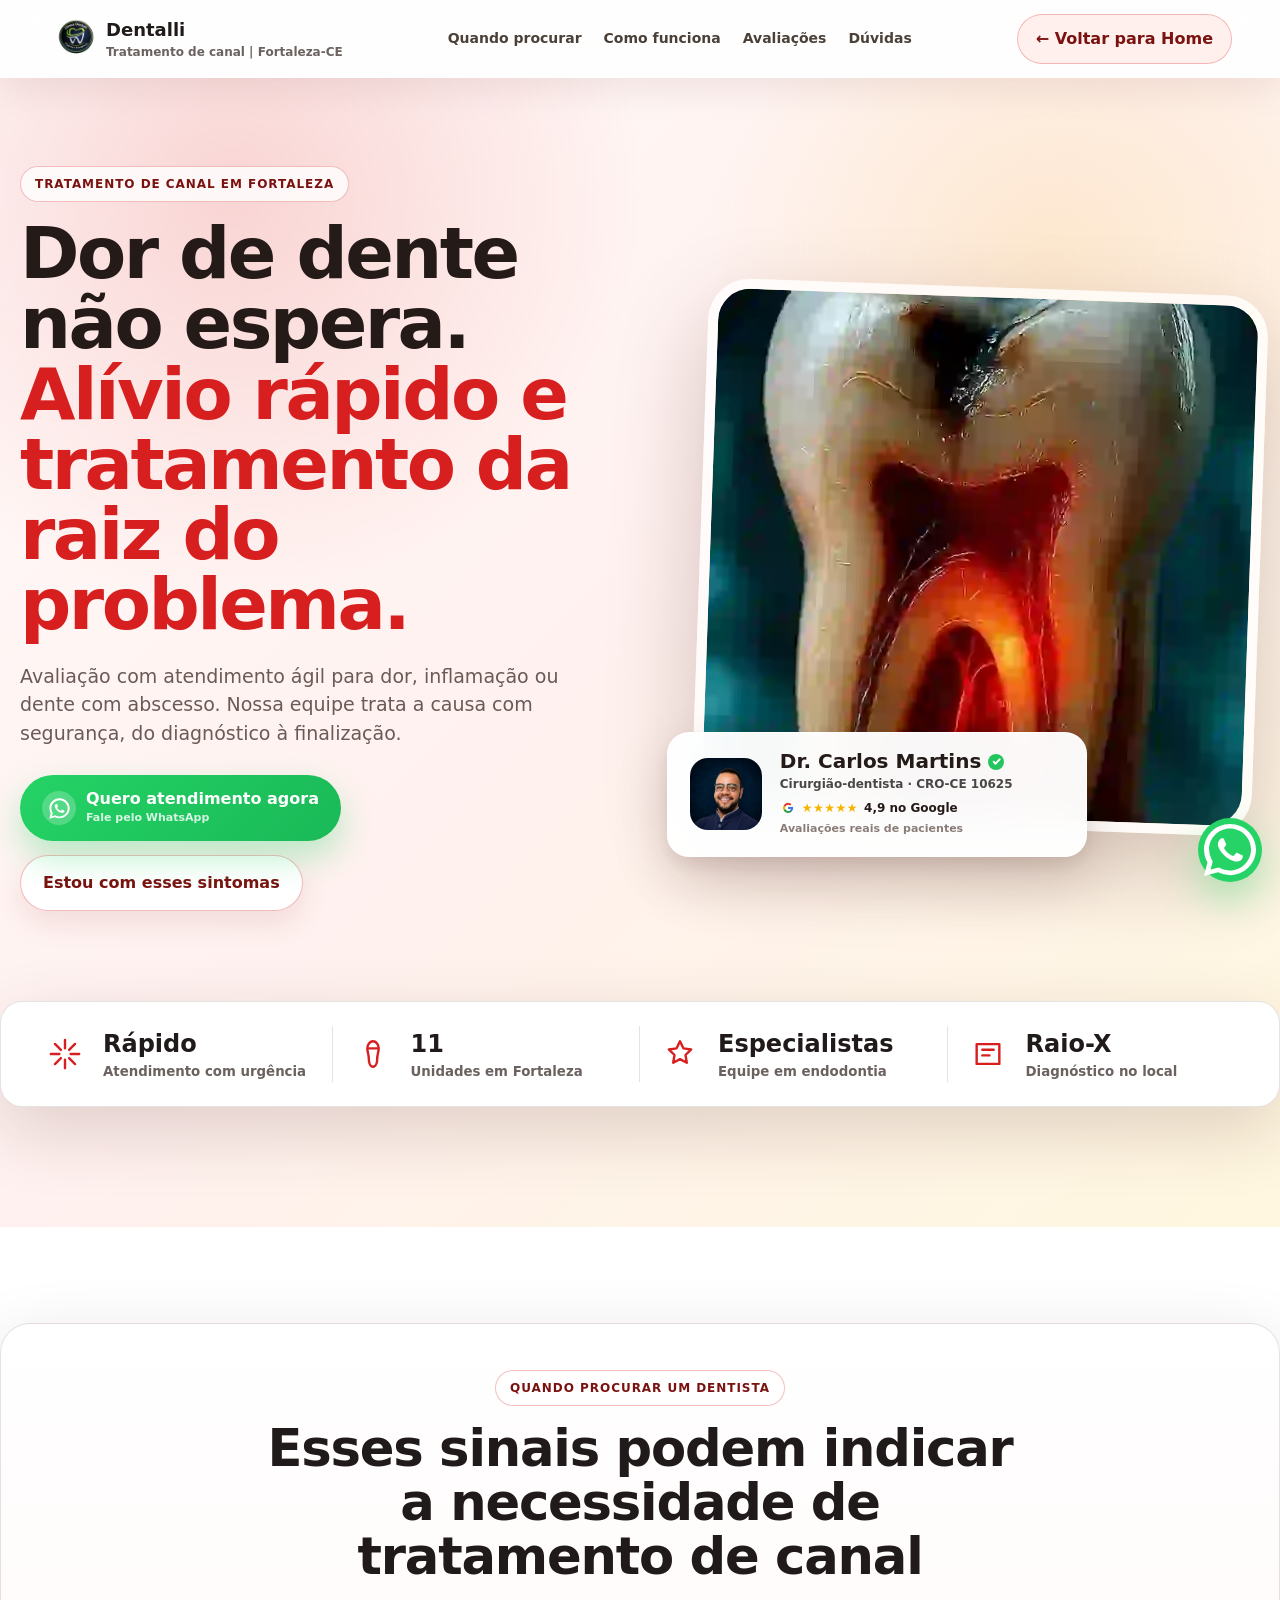
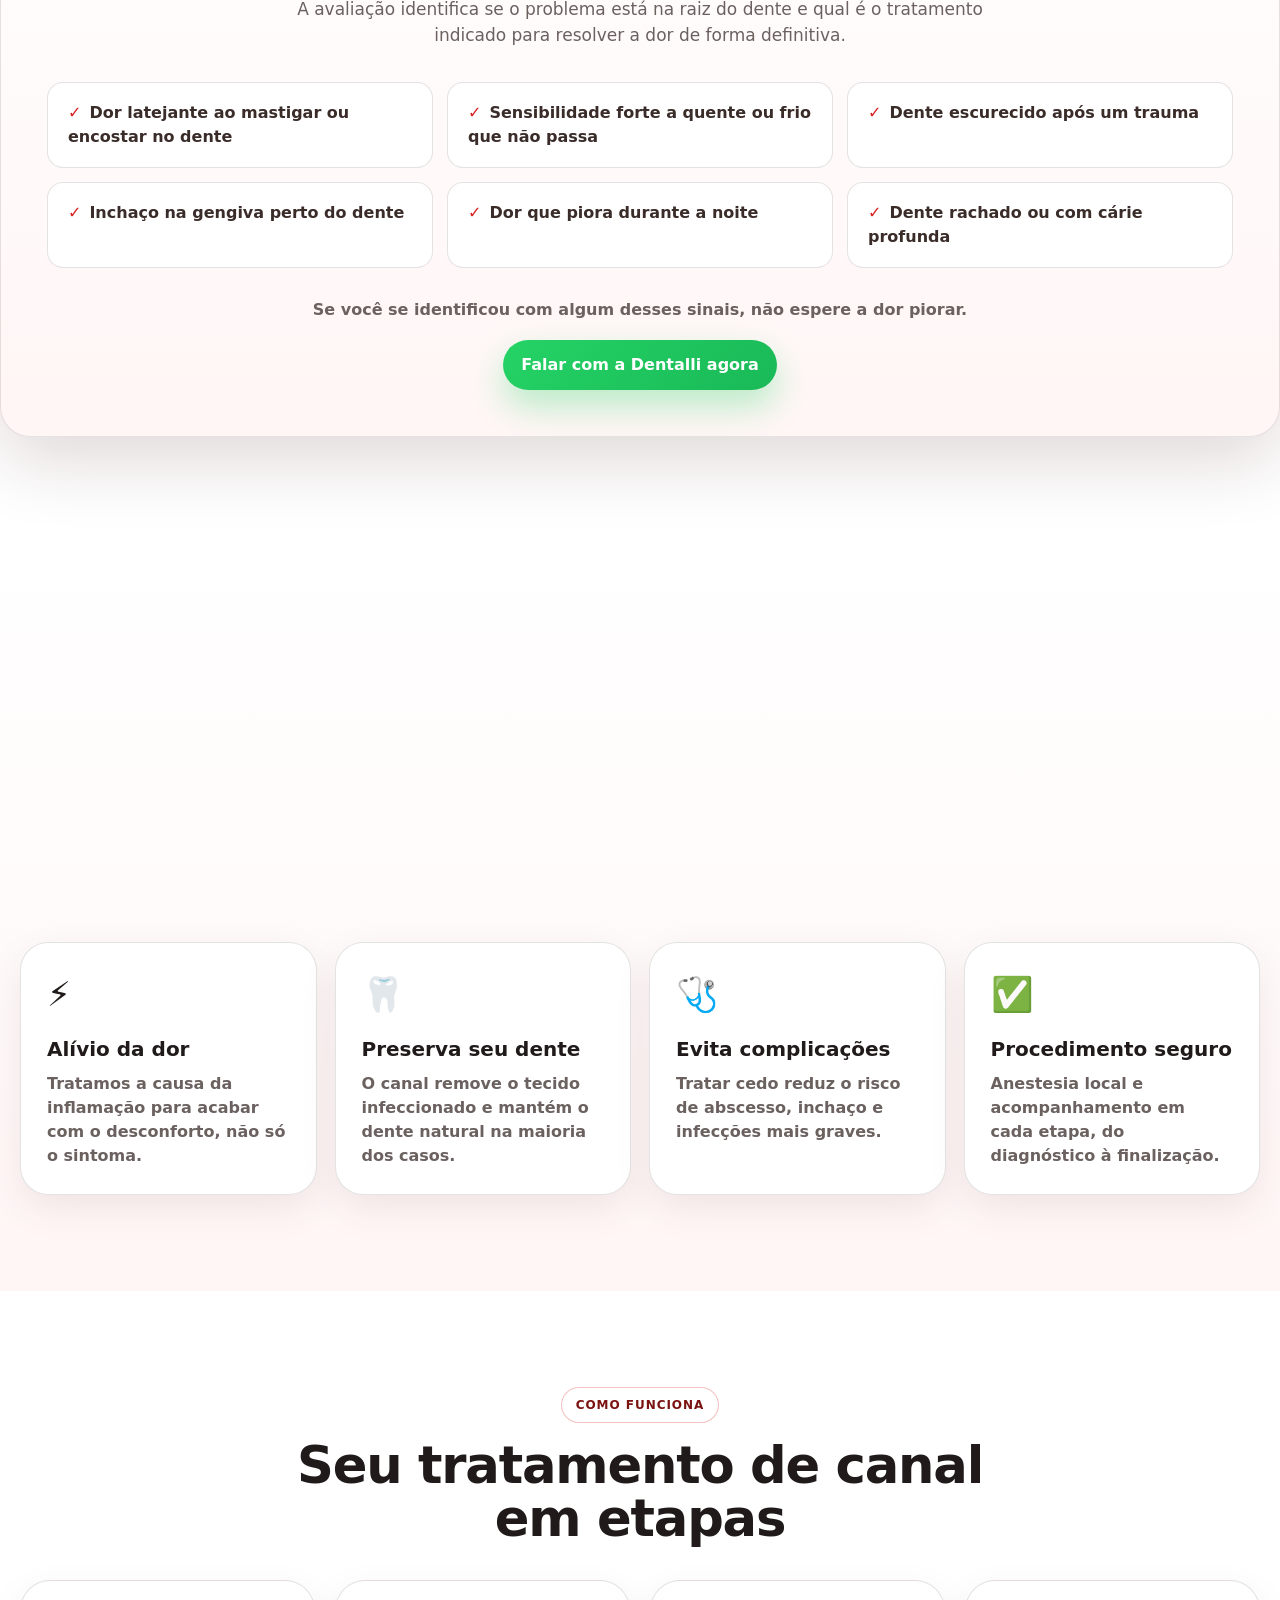
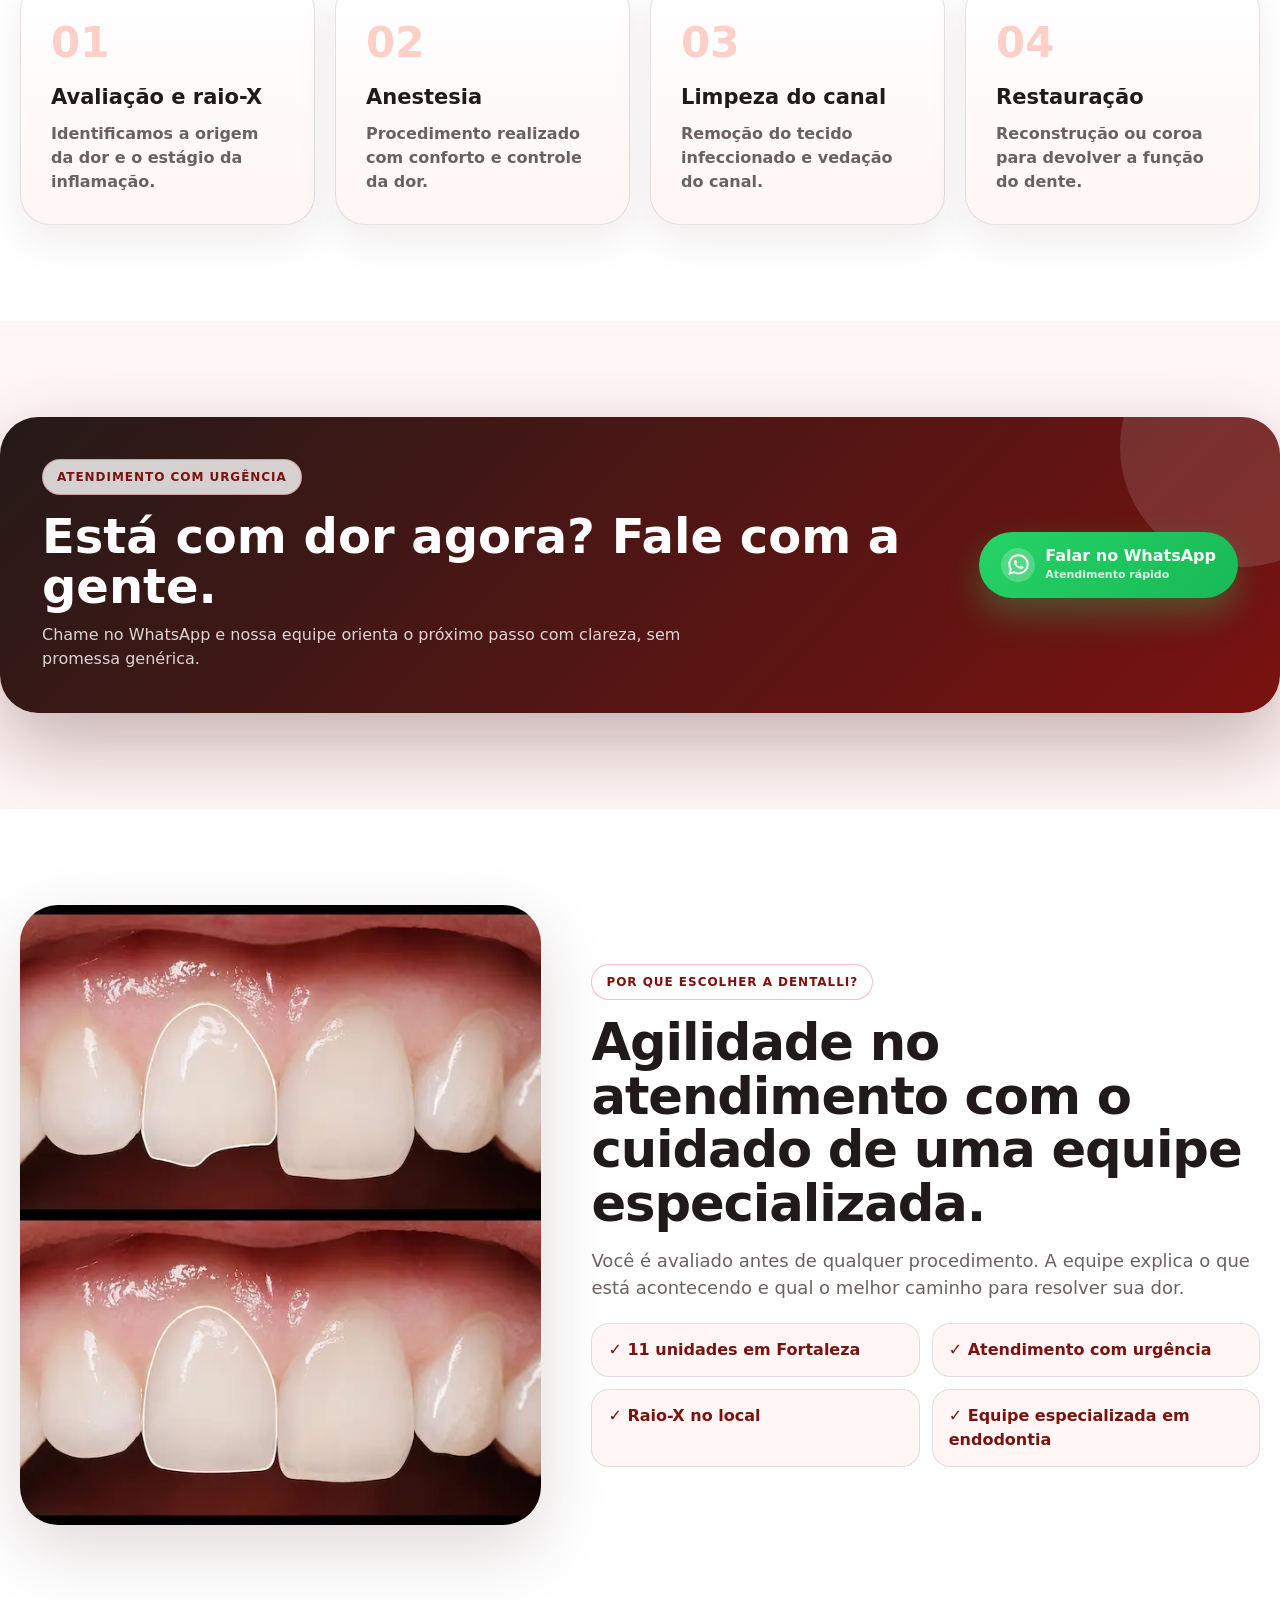
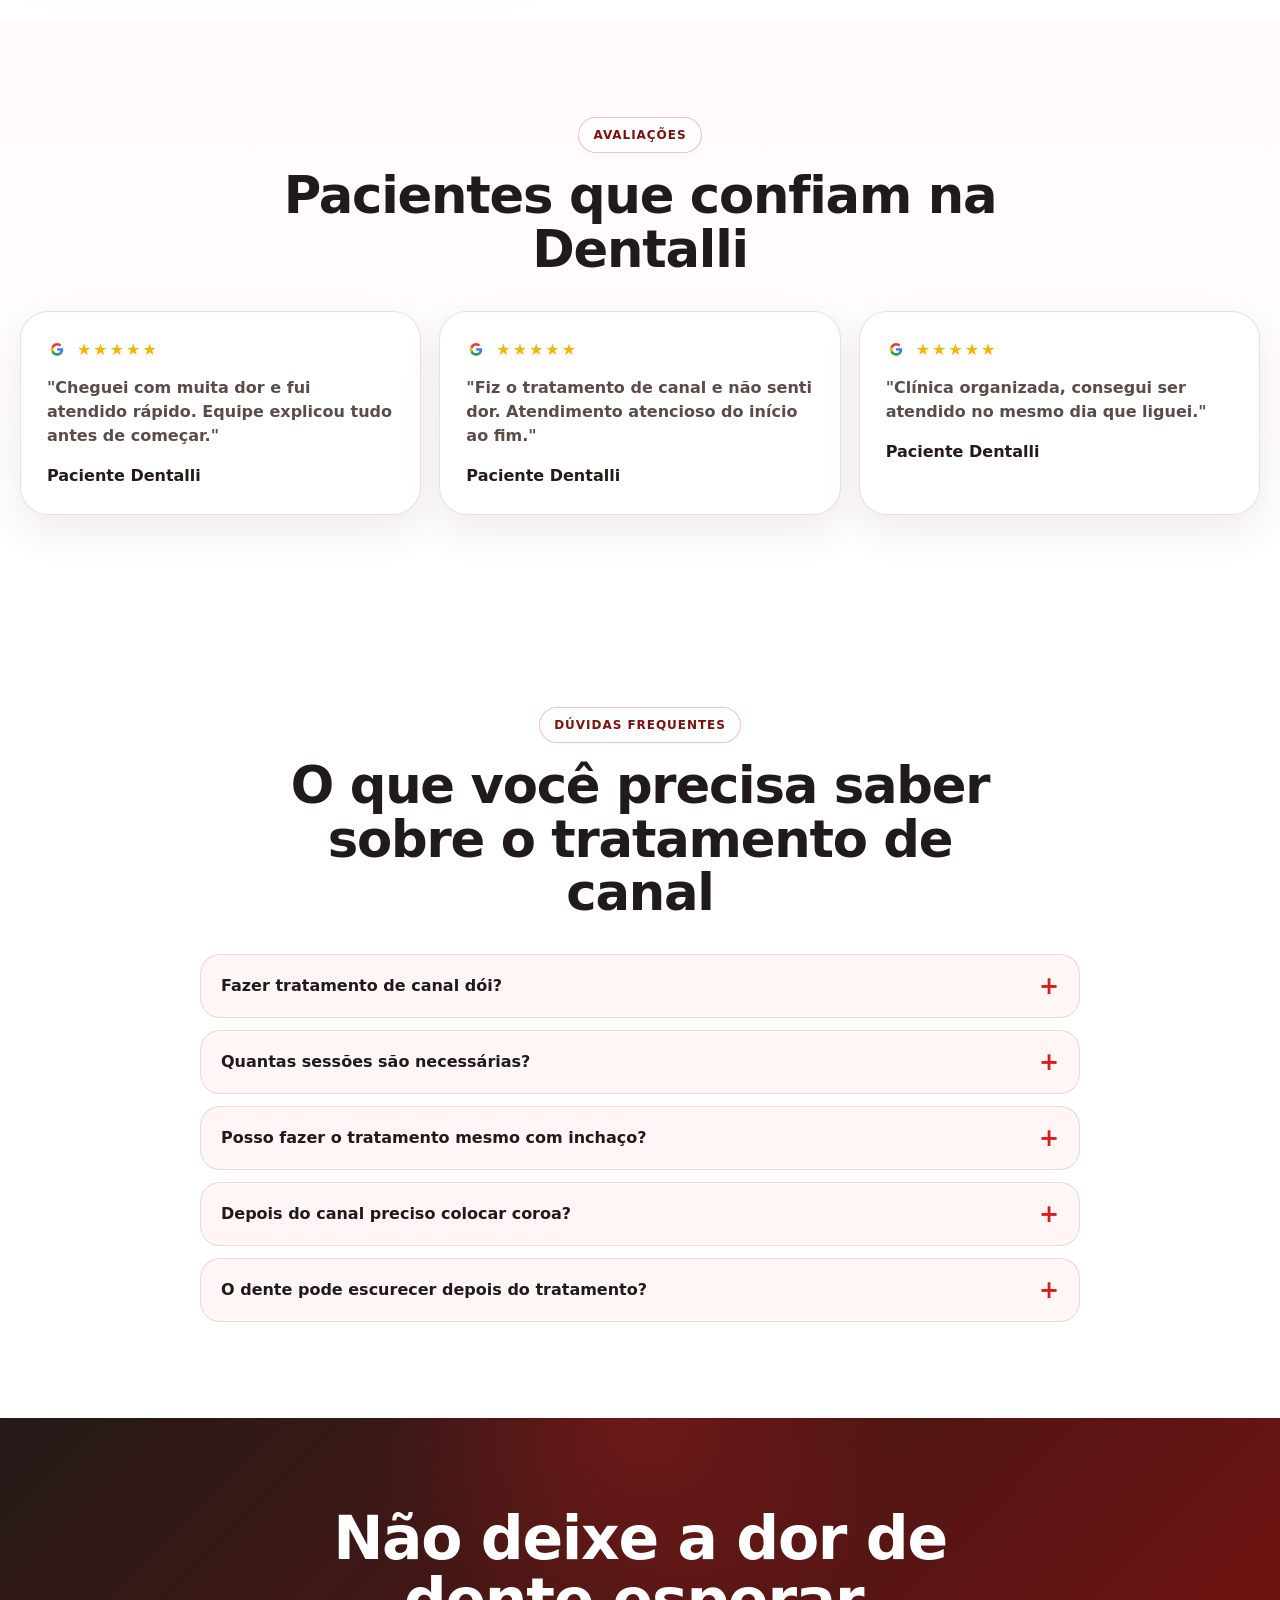
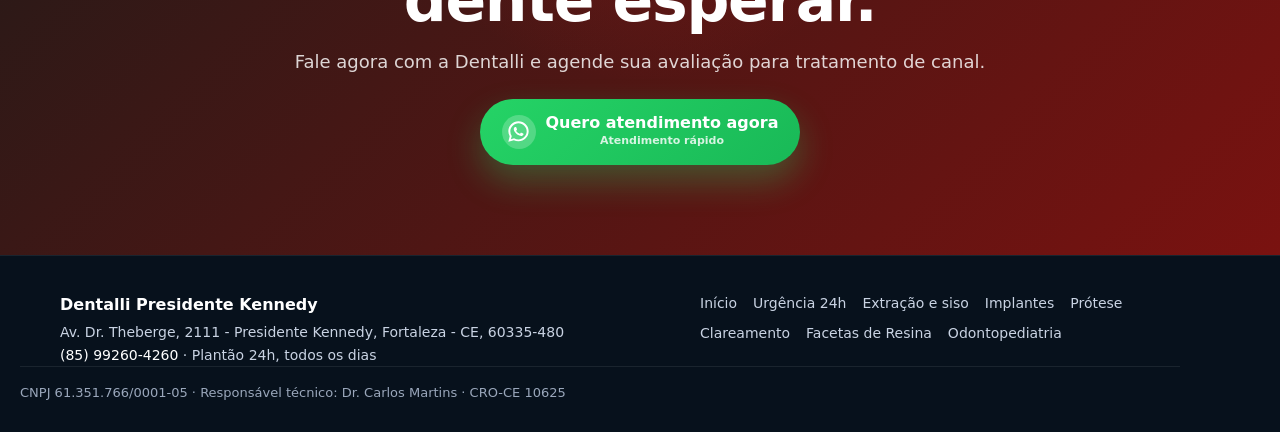
==== canal/index.html @ d0fbab03 "Site dentistasfortaleza.com no padrão do dentistafortaleza.net Mesmas páginas (home, urgência, extra" ====
<!doctype html>
<html lang="pt-BR">

<head>
  <!-- Google Tag Manager -->
  <script>(function(w,d,s,l,i){w[l]=w[l]||[];w[l].push({'gtm.start':
  new Date().getTime(),event:'gtm.js'});var f=d.getElementsByTagName(s)[0],
  j=d.createElement(s),dl=l!='dataLayer'?'&l='+l:'';j.async=true;j.src=
  'https://www.googletagmanager.com/gtm.js?id='+i+dl;f.parentNode.insertBefore(j,f);
  })(window,document,'script','dataLayer','GTM-T4L43JB3');</script>
  <!-- End Google Tag Manager -->
  <meta charset="utf-8" />
  <meta name="viewport" content="width=device-width, initial-scale=1" />

  <title>Tratamento de Canal em Fortaleza | Alívio da Dor de Dente | Dentalli</title>

  <meta
    name="description"
    content="Tratamento de canal em Fortaleza com atendimento rápido para dor de dente. Avaliação, raio-X e endodontia com equipe especializada em 11 unidades."
  />

  <!-- SEO TÉCNICO -->
  <link rel="canonical" href="https://dentistasfortaleza.com/canal/" />
  <meta name="robots" content="index, follow, max-image-preview:large" />
  <meta name="author" content="Dentista Fortaleza" />
  <meta name="theme-color" content="#fff0ee" />

  <!-- OPEN GRAPH / WHATSAPP -->
  <meta property="og:type" content="website" />
  <meta property="og:locale" content="pt_BR" />
  <meta property="og:site_name" content="Dentista Fortaleza" />
  <meta property="og:title" content="Tratamento de Canal em Fortaleza | Dentalli" />
  <meta
    property="og:description"
    content="Dor de dente? Tratamento de canal com avaliação rápida, raio-X e equipe especializada em Fortaleza."
  />
  <meta property="og:url" content="https://dentistasfortaleza.com/canal/" />
  <meta property="og:image" content="https://dentistasfortaleza.com/canal/assets/img/canal.webp" />
  <meta property="og:image:alt" content="Tratamento de canal em Fortaleza - Dentalli" />

  <!-- TWITTER / X -->
  <meta name="twitter:card" content="summary_large_image" />
  <meta name="twitter:title" content="Tratamento de Canal em Fortaleza | Dentalli" />
  <meta
    name="twitter:description"
    content="Atendimento rápido para dor de dente. Tratamento de canal com equipe especializada em Fortaleza."
  />
  <meta name="twitter:image" content="https://dentistasfortaleza.com/canal/assets/img/canal.webp" />

  <!-- PERFORMANCE -->
  <link rel="stylesheet" href="./css/canal.css" />

  <!-- DADOS ESTRUTURADOS -->
  <script type="application/ld+json">
  {
    "@context": "https://schema.org",
    "@graph": [
      {
        "@type": "Dentist",
        "@id": "https://dentistasfortaleza.com/#dentalli",
        "name": "Dentalli Presidente Kennedy",
        "alternateName": "Clínica Dentalli",
        "url": "https://dentistasfortaleza.com/",
        "logo": {
          "@type": "ImageObject",
          "@id": "https://dentistasfortaleza.com/#logo",
          "url": "https://dentistasfortaleza.com/assets/img/logo-dentalli.webp",
          "contentUrl": "https://dentistasfortaleza.com/assets/img/logo-dentalli.webp",
          "caption": "Dentista Fortaleza - Clínica Dentalli"
        },
        "image": {
          "@type": "ImageObject",
          "@id": "https://dentistasfortaleza.com/canal/#imagem",
          "url": "https://dentistasfortaleza.com/canal/assets/img/canal.webp",
          "contentUrl": "https://dentistasfortaleza.com/canal/assets/img/canal.webp",
          "caption": "Tratamento de canal em Fortaleza - Dentalli"
        },
        "telephone": "+55 85 99260-4260",
        "priceRange": "R$",
        "areaServed": {
          "@type": "City",
          "name": "Fortaleza",
          "containedInPlace": {
            "@type": "State",
            "name": "Ceará"
          }
        },
        "address": {
          "@type": "PostalAddress",
          "streetAddress": "Av. Dr. Theberge, 2111",
          "addressLocality": "Fortaleza",
          "addressRegion": "CE",
          "postalCode": "60335-480",
          "addressCountry": "BR"
        },
        "contactPoint": {
          "@type": "ContactPoint",
          "telephone": "+55 85 99260-4260",
          "contactType": "Atendimento odontológico",
          "areaServed": "BR",
          "availableLanguage": "pt-BR"
        },
        "geo": {
          "@type": "GeoCoordinates",
          "latitude": -3.72780,
          "longitude": -38.57060
        },
        "openingHoursSpecification": [
          {
            "@type": "OpeningHoursSpecification",
            "dayOfWeek": [
              "Monday",
              "Tuesday",
              "Wednesday",
              "Thursday",
              "Friday",
              "Saturday",
              "Sunday"
            ],
            "opens": "00:00",
            "closes": "23:59"
          }
        ],
        "medicalSpecialty": [
          "Odontologia",
          "Endodontia"
        ],
        "knowsAbout": [
          "tratamento de canal em Fortaleza",
          "canal dentário",
          "endodontia em Fortaleza",
          "dor de dente",
          "dente inflamado",
          "urgência odontológica",
          "dente com abscesso",
          "sensibilidade dentária",
          "dente escurecido",
          "retratamento de canal"
        ],
        "sameAs": [
          "https://www.instagram.com/drcarlosgmartins/",
          "https://www.facebook.com/p/Clinica-Dentalli-Iguatemi-100095034321883/"
        ]
      },
      {
        "@type": "WebSite",
        "@id": "https://dentistasfortaleza.com/#website",
        "url": "https://dentistasfortaleza.com/",
        "name": "Dentista Fortaleza",
        "publisher": {
          "@id": "https://dentistasfortaleza.com/#dentalli"
        },
        "inLanguage": "pt-BR"
      },
      {
        "@type": "Service",
        "@id": "https://dentistasfortaleza.com/canal/#service",
        "name": "Tratamento de Canal em Fortaleza",
        "alternateName": [
          "Canal dentário",
          "Endodontia",
          "Retratamento de canal"
        ],
        "serviceType": "Endodontia",
        "url": "https://dentistasfortaleza.com/canal/",
        "description": "Tratamento de canal em Fortaleza com avaliação rápida para dor de dente, raio-X e equipe especializada em endodontia.",
        "provider": {
          "@id": "https://dentistasfortaleza.com/#dentalli"
        },
        "areaServed": {
          "@type": "City",
          "name": "Fortaleza",
          "containedInPlace": {
            "@type": "State",
            "name": "Ceará"
          }
        },
        "availableChannel": {
          "@type": "ServiceChannel",
          "serviceUrl": "https://dentistasfortaleza.com/canal/",
          "servicePhone": {
            "@type": "ContactPoint",
            "telephone": "+5585992604260",
            "contactType": "Agendamento de avaliação",
            "availableLanguage": "pt-BR"
          }
        }
      },
      {
        "@type": "WebPage",
        "@id": "https://dentistasfortaleza.com/canal/#webpage",
        "url": "https://dentistasfortaleza.com/canal/",
        "name": "Tratamento de Canal em Fortaleza | Alívio da Dor de Dente | Dentalli",
        "description": "Tratamento de canal em Fortaleza com atendimento rápido para dor de dente. Avaliação, raio-X e endodontia com equipe especializada.",
        "isPartOf": {
          "@id": "https://dentistasfortaleza.com/#website"
        },
        "about": {
          "@id": "https://dentistasfortaleza.com/canal/#service"
        },
        "mainEntity": {
          "@id": "https://dentistasfortaleza.com/canal/#service"
        },
        "publisher": {
          "@id": "https://dentistasfortaleza.com/#dentalli"
        },
        "breadcrumb": {
          "@id": "https://dentistasfortaleza.com/canal/#breadcrumb"
        },
        "primaryImageOfPage": {
          "@id": "https://dentistasfortaleza.com/canal/#imagem"
        },
        "inLanguage": "pt-BR"
      },
      {
        "@type": "BreadcrumbList",
        "@id": "https://dentistasfortaleza.com/canal/#breadcrumb",
        "itemListElement": [
          {
            "@type": "ListItem",
            "position": 1,
            "name": "Início",
            "item": "https://dentistasfortaleza.com/"
          },
          {
            "@type": "ListItem",
            "position": 2,
            "name": "Tratamento de Canal",
            "item": "https://dentistasfortaleza.com/canal/"
          }
        ]
      }
    ]
  }
</script>

  <link rel="stylesheet" href="../css/unidade.css" />

</head>

<body>
  <!-- Google Tag Manager (noscript) -->
  <noscript><iframe src="https://www.googletagmanager.com/ns.html?id=GTM-T4L43JB3"
  height="0" width="0" style="display:none;visibility:hidden"></iframe></noscript>
  <!-- End Google Tag Manager (noscript) -->

  <a class="skip" href="#conteudo">Pular para o conteúdo</a>

  <header class="topShell" id="topo">
    <a class="brandMark" href="../index.html" aria-label="Voltar para o site da Dentalli">
      <img src="./assets/img/logo-dentalli.webp" alt="Dentista Fortaleza" />
      <span><strong>Dentalli</strong><small>Tratamento de canal | Fortaleza-CE</small></span>
    </a>
    <nav class="navDesk" aria-label="Navegação">
      <a href="#sintomas">Quando procurar</a><a href="#como-funciona">Como funciona</a><a href="#depoimentos">Avaliações</a><a href="#duvidas">Dúvidas</a>
    </nav>
    <a class="backSite" href="../index.html">← Voltar para Home</a>
  </header>

  <main id="conteudo">
    <section class="hero">
      <div class="container heroGrid">
        <div class="heroCopy reveal">
          <p class="eyebrow">Tratamento de canal em Fortaleza</p>
          <h1>Dor de dente não espera. <span>Alívio rápido e tratamento da raiz do problema.</span></h1>
          <p class="lead">Avaliação com atendimento ágil para dor, inflamação ou dente com abscesso. Nossa equipe trata a causa com segurança, do diagnóstico à finalização.</p>
          <div class="heroActions">
            <a class="btn btnWa btnShine" data-whatsapp data-wa-context="wppHeroCanal">
              <span class="whatsMini" aria-hidden="true">
                <svg viewBox="0 0 32 32" fill="none">
                  <path fill="white" d="M16 3C8.82 3 3 8.73 3 15.8c0 2.25.6 4.45 1.74 6.38L3 29l7.02-1.82A13.1 13.1 0 0 0 16 28.6c7.18 0 13-5.73 13-12.8C29 8.73 23.18 3 16 3Zm0 23.3c-1.83 0-3.63-.48-5.2-1.39l-.37-.21-4.16 1.08 1.1-4.02-.24-.39a10.6 10.6 0 0 1-1.6-5.57c0-5.8 4.72-10.52 10.47-10.52 5.78 0 10.48 4.72 10.48 10.52S21.78 26.3 16 26.3Zm5.75-7.86c-.31-.16-1.82-.9-2.1-1-.28-.1-.48-.16-.68.16-.2.31-.79 1-.97 1.2-.18.2-.36.23-.67.08-.31-.16-1.3-.48-2.48-1.53-.92-.82-1.54-1.84-1.72-2.15-.18-.31-.02-.48.14-.63.14-.14.31-.36.46-.54.15-.18.2-.31.31-.52.1-.21.05-.39-.03-.55-.08-.16-.68-1.64-.93-2.25-.25-.6-.5-.52-.68-.53h-.58c-.2 0-.52.08-.8.39-.28.31-1.07 1.05-1.07 2.57s1.1 2.98 1.25 3.19c.15.21 2.15 3.3 5.22 4.62.73.32 1.3.5 1.74.64.74.23 1.41.2 1.94.12.59-.09 1.82-.74 2.08-1.46.26-.72.26-1.34.18-1.46-.08-.12-.28-.2-.59-.36Z" />
                </svg>
              </span>
              <span><b>Quero atendimento agora</b><small>Fale pelo WhatsApp</small></span>
            </a>
            <a class="btn btnSoft" href="#sintomas">Estou com esses sintomas</a>
          </div>
        </div>

        <div class="heroVisual reveal">
          <div class="heroPhoto main"><img src="./assets/img/canal.webp" alt="Tratamento de canal odontológico"></div>
          <div class="doctorFloat">
            <img src="./assets/img/dentista-rosto.webp" alt="Dr. Carlos Martins">
            <div class="doctorInfo">
              <div class="doctorName">
                <strong>Dr. Carlos Martins</strong>
                <span class="doctorCheck" aria-label="Verificado">
                  <svg viewBox="0 0 24 24" aria-hidden="true"><path d="M7.5 12.5l3 3L17 8.5"></path></svg>
                </span>
              </div>
              <small class="doctorCro">Cirurgião-dentista · CRO-CE 10625</small>
              <div class="doctorRating">
                <img src="./assets/img/google-logo.webp" alt="Google">
                <span class="stars">★★★★★</span>
                <b>4,9 no Google</b>
              </div>
              <em>Avaliações reais de pacientes</em>
            </div>
          </div>
        </div>
      </div>

      <div class="container trustBar reveal" aria-label="Diferenciais da Dentalli">
        <div>
          <span class="lineIcon" aria-hidden="true"><svg viewBox="0 0 24 24"><path d="M12 2v6M12 16v6M4.9 4.9l4.2 4.2M14.9 14.9l4.2 4.2M2 12h6M16 12h6M4.9 19.1l4.2-4.2M14.9 9.1l4.2-4.2" /></svg></span>
          <strong>Rápido</strong>
          <small>Atendimento com urgência</small>
        </div>
        <div>
          <span class="lineIcon" aria-hidden="true"><svg viewBox="0 0 24 24"><path d="M12 3c-2 0-4 2-4 5s1 4 1 7c0 3 1 6 3 6s3-3 3-6c0-3 1-4 1-7s-2-5-4-5Z" /><path d="M9 8h6" /></svg></span>
          <strong>11</strong>
          <small>Unidades em Fortaleza</small>
        </div>
        <div>
          <span class="lineIcon" aria-hidden="true"><svg viewBox="0 0 24 24"><path d="m12 3 2.4 5 5.5.8-4 3.9.9 5.5-4.8-2.6-4.8 2.6.9-5.5-4-3.9 5.5-.8L12 3Z" /></svg></span>
          <strong>Especialistas</strong>
          <small>Equipe em endodontia</small>
        </div>
        <div>
          <span class="lineIcon" aria-hidden="true"><svg viewBox="0 0 24 24"><path d="M4 5h16v14H4zM8 9h8M8 13h5" /></svg></span>
          <strong>Raio-X</strong>
          <small>Diagnóstico no local</small>
        </div>
      </div>
    </section>

    <section class="sectionPad indications" id="sintomas">
      <div class="container indicationsBox reveal">
        <div class="sectionHead center">
          <span class="kicker">Quando procurar um dentista</span>
          <h2>Esses sinais podem indicar a necessidade de tratamento de canal</h2>
          <p>A avaliação identifica se o problema está na raiz do dente e qual é o tratamento indicado para resolver a dor de forma definitiva.</p>
        </div>
        <div class="indicationGrid">
          <div>Dor latejante ao mastigar ou encostar no dente</div>
          <div>Sensibilidade forte a quente ou frio que não passa</div>
          <div>Dente escurecido após um trauma</div>
          <div>Inchaço na gengiva perto do dente</div>
          <div>Dor que piora durante a noite</div>
          <div>Dente rachado ou com cárie profunda</div>
        </div>
        <div class="indicationCta">
          <p>Se você se identificou com algum desses sinais, não espere a dor piorar.</p>
          <a class="btn btnWa btnSlim" data-whatsapp data-wa-context="wppCtaMeioCanal">Falar com a Dentalli agora</a>
        </div>
      </div>
    </section>

    <section class="sectionPad benefits">
      <div class="container">
        <div class="sectionHead center reveal">
          <span class="kicker">Por que tratar agora</span>
          <h2>Resolver o quanto antes evita complicações maiores</h2>
          <p>Adiar o tratamento de canal pode agravar a infecção e aumentar o risco de perda do dente.</p>
        </div>
        <div class="benefitGrid">
          <article class="benefitCard reveal"><span>⚡</span>
            <h3>Alívio da dor</h3>
            <p>Tratamos a causa da inflamação para acabar com o desconforto, não só o sintoma.</p>
          </article>
          <article class="benefitCard reveal"><span>🦷</span>
            <h3>Preserva seu dente</h3>
            <p>O canal remove o tecido infeccionado e mantém o dente natural na maioria dos casos.</p>
          </article>
          <article class="benefitCard reveal"><span>🩺</span>
            <h3>Evita complicações</h3>
            <p>Tratar cedo reduz o risco de abscesso, inchaço e infecções mais graves.</p>
          </article>
          <article class="benefitCard reveal"><span>✅</span>
            <h3>Procedimento seguro</h3>
            <p>Anestesia local e acompanhamento em cada etapa, do diagnóstico à finalização.</p>
          </article>
        </div>
      </div>
    </section>

    <section class="sectionPad steps" id="como-funciona">
      <div class="container">
        <div class="sectionHead center reveal">
          <span class="kicker">Como funciona</span>
          <h2>Seu tratamento de canal em etapas</h2>
        </div>
        <div class="stepGrid">
          <article class="step reveal"><b>01</b>
            <h3>Avaliação e raio-X</h3>
            <p>Identificamos a origem da dor e o estágio da inflamação.</p>
          </article>
          <article class="step reveal"><b>02</b>
            <h3>Anestesia</h3>
            <p>Procedimento realizado com conforto e controle da dor.</p>
          </article>
          <article class="step reveal"><b>03</b>
            <h3>Limpeza do canal</h3>
            <p>Remoção do tecido infeccionado e vedação do canal.</p>
          </article>
          <article class="step reveal"><b>04</b>
            <h3>Restauração</h3>
            <p>Reconstrução ou coroa para devolver a função do dente.</p>
          </article>
        </div>
      </div>
    </section>

    <section class="sectionPad offer">
      <div class="container offerBox reveal">
        <div>
          <span class="kicker">Atendimento com urgência</span>
          <h2>Está com dor agora? Fale com a gente.</h2>
          <p>Chame no WhatsApp e nossa equipe orienta o próximo passo com clareza, sem promessa genérica.</p>
        </div>
        <a class="btn btnWa btnShine" data-whatsapp data-wa-context="wppOfertaCanal">
          <span class="whatsMini" aria-hidden="true">
            <svg viewBox="0 0 32 32" fill="none">
              <path fill="white" d="M16 3C8.82 3 3 8.73 3 15.8c0 2.25.6 4.45 1.74 6.38L3 29l7.02-1.82A13.1 13.1 0 0 0 16 28.6c7.18 0 13-5.73 13-12.8C29 8.73 23.18 3 16 3Zm0 23.3c-1.83 0-3.63-.48-5.2-1.39l-.37-.21-4.16 1.08 1.1-4.02-.24-.39a10.6 10.6 0 0 1-1.6-5.57c0-5.8 4.72-10.52 10.47-10.52 5.78 0 10.48 4.72 10.48 10.52S21.78 26.3 16 26.3Zm5.75-7.86c-.31-.16-1.82-.9-2.1-1-.28-.1-.48-.16-.68.16-.2.31-.79 1-.97 1.2-.18.2-.36.23-.67.08-.31-.16-1.3-.48-2.48-1.53-.92-.82-1.54-1.84-1.72-2.15-.18-.31-.02-.48.14-.63.14-.14.31-.36.46-.54.15-.18.2-.31.31-.52.1-.21.05-.39-.03-.55-.08-.16-.68-1.64-.93-2.25-.25-.6-.5-.52-.68-.53h-.58c-.2 0-.52.08-.8.39-.28.31-1.07 1.05-1.07 2.57s1.1 2.98 1.25 3.19c.15.21 2.15 3.3 5.22 4.62.73.32 1.3.5 1.74.64.74.23 1.41.2 1.94.12.59-.09 1.82-.74 2.08-1.46.26-.72.26-1.34.18-1.46-.08-.12-.28-.2-.59-.36Z" />
            </svg>
          </span>
          <span><b>Falar no WhatsApp</b><small>Atendimento rápido</small></span>
        </a>
      </div>
    </section>

    <section class="sectionPad why">
      <div class="container whyGrid">
        <div class="whyImg reveal"><img src="./assets/img/dentequebrado.webp" alt="Atendimento odontológico de urgência Dentalli"></div>
        <div class="whyCopy reveal">
          <span class="kicker">Por que escolher a Dentalli?</span>
          <h2>Agilidade no atendimento com o cuidado de uma equipe especializada.</h2>
          <p>Você é avaliado antes de qualquer procedimento. A equipe explica o que está acontecendo e qual o melhor caminho para resolver sua dor.</p>
          <div class="checkList">
            <span>✓ 11 unidades em Fortaleza</span>
            <span>✓ Atendimento com urgência</span>
            <span>✓ Raio-X no local</span>
            <span>✓ Equipe especializada em endodontia</span>
          </div>
        </div>
      </div>
    </section>

    <section class="sectionPad testimonials" id="depoimentos">
      <div class="container">
        <div class="sectionHead center reveal">
          <span class="kicker">Avaliações</span>
          <h2>Pacientes que confiam na Dentalli</h2>
        </div>
        <div class="reviewGrid">
          <article class="review reveal">
            <div><img src="./assets/img/google-logo.webp" alt="Google"><strong>★★★★★</strong></div>
            <p>"Cheguei com muita dor e fui atendido rápido. Equipe explicou tudo antes de começar."</p><b>Paciente Dentalli</b>
          </article>
          <article class="review reveal">
            <div><img src="./assets/img/google-logo.webp" alt="Google"><strong>★★★★★</strong></div>
            <p>"Fiz o tratamento de canal e não senti dor. Atendimento atencioso do início ao fim."</p><b>Paciente Dentalli</b>
          </article>
          <article class="review reveal">
            <div><img src="./assets/img/google-logo.webp" alt="Google"><strong>★★★★★</strong></div>
            <p>"Clínica organizada, consegui ser atendido no mesmo dia que liguei."</p><b>Paciente Dentalli</b>
          </article>
        </div>
      </div>
    </section>

    <section class="sectionPad faq" id="duvidas">
      <div class="container">
        <div class="sectionHead center reveal">
          <span class="kicker">Dúvidas frequentes</span>
          <h2>O que você precisa saber sobre o tratamento de canal</h2>
        </div>
        <div class="faqGrid reveal">
          <details>
            <summary>Fazer tratamento de canal dói?</summary>
            <p>O procedimento é feito com anestesia local. A maioria dos pacientes relata alívio da dor logo após o início do tratamento.</p>
          </details>
          <details>
            <summary>Quantas sessões são necessárias?</summary>
            <p>Depende da complexidade do caso. Muitos tratamentos são concluídos em uma ou duas sessões, definidas na avaliação.</p>
          </details>
          <details>
            <summary>Posso fazer o tratamento mesmo com inchaço?</summary>
            <p>Sim, a equipe avalia o quadro e pode indicar medicação antes de iniciar o canal, conforme a necessidade.</p>
          </details>
          <details>
            <summary>Depois do canal preciso colocar coroa?</summary>
            <p>Em muitos casos sim, para proteger o dente. A indicação depende do tamanho da estrutura remanescente.</p>
          </details>
          <details>
            <summary>O dente pode escurecer depois do tratamento?</summary>
            <p>Pode acontecer com o tempo. Quando isso ocorre, existem opções estéticas para tratar o escurecimento.</p>
          </details>
        </div>
      </div>
    </section>

    <section class="finalCta">
      <div class="container finalBox reveal">
        <h2>Não deixe a dor de dente esperar.</h2>
        <p>Fale agora com a Dentalli e agende sua avaliação para tratamento de canal.</p>
        <a class="btn btnWa btnShine" data-whatsapp data-wa-context="wppFinalCanal">
          <span class="whatsMini" aria-hidden="true">
            <svg viewBox="0 0 32 32" fill="none">
              <path fill="white" d="M16 3C8.82 3 3 8.73 3 15.8c0 2.25.6 4.45 1.74 6.38L3 29l7.02-1.82A13.1 13.1 0 0 0 16 28.6c7.18 0 13-5.73 13-12.8C29 8.73 23.18 3 16 3Zm0 23.3c-1.83 0-3.63-.48-5.2-1.39l-.37-.21-4.16 1.08 1.1-4.02-.24-.39a10.6 10.6 0 0 1-1.6-5.57c0-5.8 4.72-10.52 10.47-10.52 5.78 0 10.48 4.72 10.48 10.52S21.78 26.3 16 26.3Zm5.75-7.86c-.31-.16-1.82-.9-2.1-1-.28-.1-.48-.16-.68.16-.2.31-.79 1-.97 1.2-.18.2-.36.23-.67.08-.31-.16-1.3-.48-2.48-1.53-.92-.82-1.54-1.84-1.72-2.15-.18-.31-.02-.48.14-.63.14-.14.31-.36.46-.54.15-.18.2-.31.31-.52.1-.21.05-.39-.03-.55-.08-.16-.68-1.64-.93-2.25-.25-.6-.5-.52-.68-.53h-.58c-.2 0-.52.08-.8.39-.28.31-1.07 1.05-1.07 2.57s1.1 2.98 1.25 3.19c.15.21 2.15 3.3 5.22 4.62.73.32 1.3.5 1.74.64.74.23 1.41.2 1.94.12.59-.09 1.82-.74 2.08-1.46.26-.72.26-1.34.18-1.46-.08-.12-.28-.2-.59-.36Z" />
            </svg>
          </span>
          <span><b>Quero atendimento agora</b><small>Atendimento rápido</small></span>
        </a>
      </div>
    </section>
  </main>
  <!-- Rodapé da unidade -->
  <footer class="unitFooter">
    <div class="unitFooter__inner">
      <div>
        <strong>Dentalli Presidente Kennedy</strong>
        <p>Av. Dr. Theberge, 2111 - Presidente Kennedy, Fortaleza - CE, 60335-480</p>
        <p><a href="tel:+5585992604260" data-tel-link>(85) 99260-4260</a> · Plantão 24h, todos os dias</p>
      </div>
      <nav class="unitFooter__links" aria-label="Páginas do site">
        <a href="../">Início</a>
        <a href="../urgencia/">Urgência 24h</a>
        <a href="../extracao/">Extração e siso</a>
        <a href="../implantes/">Implantes</a>
        <a href="../protese/">Prótese</a>
        <a href="../clareamento/">Clareamento</a>
        <a href="../facetas/">Facetas de Resina</a>
        <a href="../pediatria/">Odontopediatria</a>
      </nav>
    </div>
    <p class="unitFooter__rt">CNPJ 61.351.766/0001-05 · Responsável técnico: Dr. Carlos Martins · CRO-CE 10625</p>
  </footer>


  <a class="waFloat" data-whatsapp data-wa-context="wppFlutuanteCanal" aria-label="Falar no WhatsApp">
    <svg viewBox="0 0 32 32" fill="none">
      <path fill="white" d="M16 3C8.82 3 3 8.73 3 15.8c0 2.25.6 4.45 1.74 6.38L3 29l7.02-1.82A13.1 13.1 0 0 0 16 28.6c7.18 0 13-5.73 13-12.8C29 8.73 23.18 3 16 3Zm0 23.3c-1.83 0-3.63-.48-5.2-1.39l-.37-.21-4.16 1.08 1.1-4.02-.24-.39a10.6 10.6 0 0 1-1.6-5.57c0-5.8 4.72-10.52 10.47-10.52 5.78 0 10.48 4.72 10.48 10.52S21.78 26.3 16 26.3Zm5.75-7.86c-.31-.16-1.82-.9-2.1-1-.28-.1-.48-.16-.68.16-.2.31-.79 1-.97 1.2-.18.2-.36.23-.67.08-.31-.16-1.3-.48-2.48-1.53-.92-.82-1.54-1.84-1.72-2.15-.18-.31-.02-.48.14-.63.14-.14.31-.36.46-.54.15-.18.2-.31.31-.52.1-.21.05-.39-.03-.55-.08-.16-.68-1.64-.93-2.25-.25-.6-.5-.52-.68-.53h-.58c-.2 0-.52.08-.8.39-.28.31-1.07 1.05-1.07 2.57s1.1 2.98 1.25 3.19c.15.21 2.15 3.3 5.22 4.62.73.32 1.3.5 1.74.64.74.23 1.41.2 1.94.12.59-.09 1.82-.74 2.08-1.46.26-.72.26-1.34.18-1.46-.08-.12-.28-.2-.59-.36Z" />
    </svg>
  </a>

  <!-- POPUP DESATIVADO (contador, cupom e cortesia). Para reativar, descomente este bloco e a chamada no JS.
  <div class="promoOverlay" id="promoOverlay" aria-hidden="true">
    <div class="promoModal" role="dialog" aria-modal="true" aria-labelledby="promoTitle">
      <button class="promoClose" id="promoClose" aria-label="Fechar popup">×</button>

      <span class="promoKicker">🦷 Oferta exclusiva</span>

      <h2 id="promoTitle">Raio-X e avaliação de cortesia para o seu tratamento de canal</h2>

      <p>Agende seu tratamento de canal com a Dentalli e ganhe <strong>raio-X e avaliação sem custo</strong>. Libere seu cupom exclusivo abaixo.</p>

      <div class="promoTimer">
        Oferta expira em <strong id="promoTimer">05:00</strong>
      </div>

      <div class="promoGift" id="promoGift">
        <span>🔓</span>
        <strong>Liberar meu cupom</strong>
      </div>

      <div class="promoReveal" id="promoReveal" hidden>
        <small>Seu cupom exclusivo:</small>
        <strong id="promoCode">CANAL-00000</strong>

        <div class="promoOptions">
          <span>✅ Raio-X de cortesia</span>
          <span>✅ Avaliação sem custo</span>
        </div>

        <a class="promoWhatsapp" data-wa-context="popupCanal" id="popupCanal">
          Resgatar no WhatsApp e agendar!
        </a>
      </div>

      <button class="promoNo" id="promoNo">Não quero meu cupom</button>
    </div>
  </div>
  -->

  <script src="/js/whatsapp.js" defer></script>
  <script src="./js/canal.js" defer></script>
</body>

</html>
---- canal/css/canal.css ----
:root {
    --ink: #201b1a;
    --muted: #6b6260;
    --red: #d81f1f;
    --redDark: #7a1210;
    --redSoft: #fff0ee;
    --redSoft2: #fff6f5;
    --gold: #f6c65b;
    --wa: #25d366;
    --line: rgba(32, 27, 26, .12);
    --card: rgba(255, 255, 255, .78);
    --shadow: 0 24px 70px rgba(60, 16, 12, .16);
    --radius: 28px
}

* {
    box-sizing: border-box;
    margin: 0;
    padding: 0
}

html {
    scroll-behavior: smooth
}

body {
    font-family: Inter, system-ui, Arial, sans-serif;
    color: var(--ink);
    background: #fffaf9;
    line-height: 1.5;
    overflow-x: hidden
}

a {
    text-decoration: none;
    color: inherit
}

img,
video {
    max-width: 100%;
    display: block
}

.container {
    width: 100%;
    max-width: 1980px;
    margin: auto;
    padding: 0 20px
}

.skip {
    position: absolute;
    left: -999px
}

.skip:focus {
    left: 14px;
    top: 14px;
    z-index: 999;
    background: #fff;
    padding: 12px;
    border-radius: 12px
}

.topShell {
    position: sticky;
    top: 0;
    z-index: 50;
    height: 78px;
    display: flex;
    align-items: center;
    justify-content: space-between;
    gap: 18px;
    padding: 0 clamp(16px, 4vw, 48px);
    background: rgba(255, 255, 255, .82);
    backdrop-filter: blur(18px);
    border-bottom: 1px solid rgba(255, 255, 255, .8);
    box-shadow: 0 12px 35px rgba(60, 16, 12, .08)
}

.brandMark {
    display: flex;
    align-items: center;
    gap: 2px;
    min-width: 0
}

.brandMark img {
    width: 56px;
    height: 56px;
    object-fit: contain
}

.brandMark strong {
    display: block;
    font-size: 18px;
    font-weight: 900
}

.brandMark small {
    display: block;
    color: var(--muted);
    font-weight: 700;
    font-size: 12px
}

.navDesk {
    display: flex;
    align-items: center;
    gap: 22px;
    color: #4b4038;
    font-weight: 800;
    font-size: 14px
}

.navDesk a:hover {
    color: var(--red)
}

.backSite {
    padding: 12px 18px;
    border-radius: 999px;
    background: var(--redSoft);
    border: 1px solid rgba(216, 31, 31, .28);
    font-weight: 900;
    color: var(--redDark)
}

.hero {
    position: relative;
    min-height: 720px;
    padding: 88px 0 120px;
    background: radial-gradient(circle at 82% 16%, rgba(246, 198, 91, .22), transparent 24%), radial-gradient(circle at 18% 10%, rgba(216, 31, 31, .16), transparent 28%), linear-gradient(135deg, #fffaf9 0%, #fff1ef 48%, #fff7df 100%);
    overflow: hidden
}

.heroGrid {
    display: grid;
    grid-template-columns: 1.02fr .98fr;
    gap: 58px;
    align-items: center
}

.eyebrow,
.kicker {
    display: inline-flex;
    align-items: center;
    gap: 8px;
    padding: 8px 14px;
    border-radius: 999px;
    background: rgba(255, 255, 255, .8);
    border: 1px solid rgba(216, 31, 31, .28);
    color: var(--redDark);
    text-transform: uppercase;
    letter-spacing: .08em;
    font-size: 12px;
    font-weight: 900;
    margin-bottom: 16px
}

.hero h1 {
    font-size: clamp(42px, 5.6vw, 76px);
    line-height: .98;
    letter-spacing: -2.5px;
    font-weight: 900;
    color: #241a18
}

.hero h1 span {
    color: var(--red)
}

.lead {
    font-size: 19px;
    color: #6b5a56;
    max-width: 590px;
    margin: 22px 0 28px
}

.heroActions {
    display: flex;
    align-items: center;
    gap: 14px;
    flex-wrap: wrap
}

.btn {
    display: inline-flex;
    align-items: center;
    justify-content: center;
    gap: 10px;
    border: 0;
    cursor: pointer;
    border-radius: 999px;
    padding: 15px 22px;
    font-weight: 900;
    transition: .25s;
    min-height: 54px
}

.btn span b {
    display: block;
    line-height: 1.1
}

.btn span small {
    display: block;
    font-size: 11px;
    opacity: .82;
    margin-top: 2px
}

.btnWa {
    background: linear-gradient(135deg, #25d366, #19b957);
    color: #fff;
    box-shadow: 0 16px 34px rgba(37, 211, 102, .32)
}

.btnWa:hover,
.waFloat:hover {
    transform: translateY(-3px);
    box-shadow: 0 22px 42px rgba(37, 211, 102, .38)
}

.btnSoft {
    background: #fff;
    color: var(--redDark);
    border: 1px solid rgba(216, 31, 31, .3);
    box-shadow: 0 12px 30px rgba(120, 20, 16, .1)
}

.btnSlim {
    min-height: 48px;
    padding: 13px 18px
}

.btnShine {
    position: relative;
    overflow: hidden
}

.btnShine:after {
    content: "";
    position: absolute;
    inset: -40% auto -40% -60%;
    width: 42%;
    transform: rotate(20deg);
    background: linear-gradient(90deg, transparent, rgba(255, 255, 255, .55), transparent);
    animation: shine 3.1s infinite
}

@keyframes shine {
    0% {
        left: -60%
    }

    45%,
    100% {
        left: 130%
    }
}

.whatsMini {
    display: grid;
    place-items: center;
    width: 34px;
    height: 34px;
    border-radius: 50%;
    background: rgba(255, 255, 255, .22);
    flex: 0 0 34px
}

.whatsMini svg {
    width: 25px;
    height: 25px
}

.heroVisual {
    position: relative;
    min-height: 540px
}

.heroPhoto.main {
    position: absolute;
    right: 0;
    top: 18px;
    width: min(100%, 560px);
    border-radius: 42px;
    overflow: hidden;
    box-shadow: 0 35px 90px rgba(60, 16, 12, .22);
    border: 10px solid rgba(255, 255, 255, .75);
    transform: rotate(2deg)
}

.heroPhoto img {
    width: 100%;
    height: 520px;
    object-fit: cover
}

.doctorFloat {
    position: absolute;
    left: -14px;
    bottom: -48px;
    z-index: 30;
    width: 420px;
    min-height: 112px;
    display: grid;
    grid-template-columns: 72px 1fr;
    align-items: center;
    gap: 18px;
    background: rgba(255, 255, 255, .97);
    backdrop-filter: blur(18px);
    border: 1px solid rgba(255, 255, 255, .9);
    border-radius: 22px;
    padding: 18px 22px;
    box-shadow: 0 24px 55px rgba(60, 16, 12, .16), 0 8px 18px rgba(60, 16, 12, .08)
}

.doctorFloat>img {
    width: 72px;
    height: 72px;
    border-radius: 18px;
    object-fit: cover;
    flex-shrink: 0
}

.doctorInfo {
    min-width: 0
}

.doctorName {
    display: flex;
    align-items: center;
    gap: 7px;
    margin-bottom: 4px
}

.doctorName strong {
    font-size: 20px;
    line-height: 1;
    color: #241a18;
    font-weight: 900
}

.doctorCheck {
    width: 16px;
    height: 16px;
    border-radius: 50%;
    background: #22c55e;
    display: inline-flex;
    align-items: center;
    justify-content: center;
    flex: 0 0 16px;
    margin-top: 1px
}

.doctorCheck svg {
    width: 15px;
    height: 15px;
    display: block
}

.doctorCheck path {
    fill: none;
    stroke: #fff;
    stroke-width: 3.2;
    stroke-linecap: round;
    stroke-linejoin: round
}

.doctorRating {
    display: flex;
    align-items: center;
    gap: 6px;
    margin-bottom: 4px
}

.doctorRating img {
    width: 16px;
    height: 16px;
    object-fit: contain
}

.stars {
    color: #f5b400;
    font-size: 12px;
    letter-spacing: .5px;
    line-height: 1
}

.doctorRating b {
    font-size: 12px;
    color: #241a18;
    font-weight: 900
}

.doctorInfo em {
    display: block;
    font-style: normal;
    font-size: 11px;
    color: #8a7d78;
    font-weight: 700
}

@media(max-width:768px) {
    .doctorFloat {
        left: 50%;
        bottom: -58px;
        transform: translateX(-50%);
        width: 92%;
        max-width: 380px;
        grid-template-columns: 62px 1fr;
        gap: 14px;
        padding: 15px 16px
    }

    .doctorFloat>img {
        width: 62px;
        height: 62px;
        border-radius: 16px
    }

    .doctorName strong {
        font-size: 18px
    }
}

.trustBar {
    margin: 90px auto 0;
    max-width: 1980px;
    display: grid;
    grid-template-columns: repeat(4, 1fr);
    border: 1px solid var(--line);
    background: #fff;
    border-radius: 22px;
    padding: 24px;
    box-shadow: var(--shadow)
}

.trustBar div {
    display: grid;
    grid-template-columns: 44px 1fr;
    gap: 0 14px;
    align-items: center;
    border-right: 1px solid var(--line);
    padding: 0 20px
}

.trustBar div:last-child {
    border-right: 0
}

.lineIcon {
    grid-row: span 2;
    color: var(--red);
    width: 40px;
    height: 40px;
    display: grid;
    place-items: center
}

.lineIcon svg {
    width: 34px;
    height: 34px;
    fill: none;
    stroke: currentColor;
    stroke-width: 1.7;
    stroke-linecap: round;
    stroke-linejoin: round
}

.trustBar strong {
    font-size: 24px
}

.trustBar small {
    color: var(--muted);
    font-weight: 700
}

.sectionPad {
    position: relative;
    padding: 96px 0
}

.sectionHead {
    max-width: 760px;
    margin-bottom: 34px
}

.sectionHead.center {
    text-align: center;
    margin-left: auto;
    margin-right: auto
}

.sectionHead h2,
.sectionRow h2 {
    font-size: clamp(32px, 4vw, 52px);
    line-height: 1.05;
    letter-spacing: -1.2px
}

.sectionHead p,
.sectionRow p {
    margin-top: 14px;
    color: var(--muted);
    font-size: 17px
}

.indications {
    background: #fff
}

.indicationsBox {
    border: 1px solid var(--line);
    border-radius: 30px;
    padding: 46px;
    background: linear-gradient(180deg, #fff, var(--redSoft2));
    box-shadow: var(--shadow)
}

.indicationGrid {
    display: grid;
    grid-template-columns: repeat(3, 1fr);
    gap: 14px;
    margin-top: 30px
}

.indicationGrid div {
    padding: 18px 20px;
    border-radius: 16px;
    background: #fff;
    border: 1px solid var(--line);
    font-weight: 800;
    color: #3a2c29
}

.indicationGrid div::before {
    content: "✓";
    color: var(--red);
    font-weight: 900;
    margin-right: 8px
}

.indicationCta {
    margin-top: 30px;
    text-align: center
}

.indicationCta p {
    color: var(--muted);
    margin-bottom: 18px;
    font-weight: 600
}

.benefits {
    background: linear-gradient(180deg, #fff, var(--redSoft2))
}

.benefitGrid {
    display: grid;
    grid-template-columns: repeat(4, 1fr);
    gap: 18px
}

.benefitCard {
    padding: 26px;
    border-radius: var(--radius);
    background: #fff;
    border: 1px solid var(--line);
    box-shadow: 0 14px 38px rgba(60, 16, 12, .08)
}

.benefitCard span {
    font-size: 34px
}

.benefitCard h3 {
    font-size: 20px;
    margin: 14px 0 8px
}

.benefitCard p {
    color: var(--muted);
    font-weight: 600
}

.sectionRow {
    display: flex;
    align-items: end;
    justify-content: space-between;
    gap: 28px;
    margin-bottom: 30px
}

.sectionRow>div {
    max-width: 760px
}

.steps {
    background: #fff
}

.stepGrid {
    display: grid;
    grid-template-columns: repeat(4, 1fr);
    gap: 20px
}

.step {
    padding: 30px;
    border-radius: 30px;
    background: linear-gradient(180deg, #fff, var(--redSoft2));
    border: 1px solid var(--line);
    box-shadow: 0 16px 40px rgba(60, 16, 12, .08)
}

.step b {
    font-size: 42px;
    color: #ffcfc8
}

.step h3 {
    font-size: 21px;
    margin: 8px 0
}

.step p {
    color: var(--muted);
    font-weight: 600
}

.offer {
    background: var(--redSoft2)
}

.offerBox {
    display: grid;
    grid-template-columns: 1fr auto;
    align-items: center;
    gap: 22px;
    padding: 42px;
    border-radius: 38px;
    background: linear-gradient(135deg, #241a18, var(--redDark));
    color: #fff;
    box-shadow: 0 32px 80px rgba(60, 16, 12, .3);
    position: relative;
    overflow: hidden
}

.offerBox:before {
    content: "";
    position: absolute;
    width: 240px;
    height: 240px;
    right: -80px;
    top: -90px;
    border-radius: 50%;
    background: rgba(255, 255, 255, .12)
}

.offerBox h2 {
    font-size: clamp(30px, 4vw, 48px);
    line-height: 1.05
}

.offerBox p {
    color: rgba(255, 255, 255, .82);
    margin-top: 12px;
    max-width: 680px
}

.why {
    background: #fff
}

.whyGrid {
    display: grid;
    grid-template-columns: .78fr 1fr;
    gap: 50px;
    align-items: center
}

.whyImg {
    border-radius: 38px;
    overflow: hidden;
    background: linear-gradient(180deg, var(--redSoft), #fff);
    box-shadow: var(--shadow)
}

.whyImg img {
    width: 100%;
    height: 620px;
    object-fit: cover;
    object-position: top
}

.whyCopy h2 {
    font-size: clamp(32px, 4vw, 54px);
    line-height: 1.05;
    letter-spacing: -1.1px
}

.whyCopy p {
    color: var(--muted);
    font-size: 18px;
    margin: 16px 0 22px
}

.checkList {
    display: grid;
    grid-template-columns: 1fr 1fr;
    gap: 12px
}

.checkList span {
    padding: 14px 16px;
    border-radius: 18px;
    background: var(--redSoft2);
    border: 1px solid var(--line);
    font-weight: 900;
    color: var(--redDark)
}

.testimonials {
    background: linear-gradient(180deg, #fffaf9, #fff)
}

.reviewGrid {
    display: grid;
    grid-template-columns: repeat(3, 1fr);
    gap: 18px
}

.review {
    padding: 26px;
    border-radius: 28px;
    background: #fff;
    box-shadow: 0 16px 40px rgba(60, 16, 12, .08);
    border: 1px solid var(--line)
}

.review div {
    display: flex;
    align-items: center;
    gap: 10px;
    margin-bottom: 14px
}

.review img {
    width: 20px;
    height: auto;
    object-fit: contain;
    flex-shrink: 0
}

.review strong {
    color: #f5b400;
    letter-spacing: 2px
}

.review p {
    color: #5a4d49;
    font-weight: 700;
    margin-bottom: 16px
}

.review b {
    color: #241a18
}

.faq {
    background: #fff
}

.faqGrid {
    max-width: 880px;
    margin: auto;
    display: grid;
    gap: 12px
}

.faqGrid details {
    background: var(--redSoft2);
    border: 1px solid var(--line);
    border-radius: 20px;
    padding: 0 20px
}

.faqGrid summary {
    padding: 19px 0;
    cursor: pointer;
    font-weight: 900;
    list-style: none
}

.faqGrid summary::-webkit-details-marker {
    display: none
}

.faqGrid summary:after {
    content: "+";
    float: right;
    color: var(--red);
    font-size: 24px;
    line-height: 1
}

.faqGrid details[open] summary:after {
    content: "–"
}

.faqGrid p {
    padding: 0 0 18px;
    color: var(--muted);
    font-weight: 600
}

.finalCta {
    padding: 90px 0;
    background: radial-gradient(circle at center top, rgba(216, 31, 31, .28), transparent 34%), linear-gradient(135deg, #241a18, var(--redDark));
    color: #fff;
    text-align: center
}

.finalBox {
    max-width: 820px;
    margin: auto
}

.finalBox h2 {
    font-size: clamp(34px, 5vw, 60px);
    line-height: 1.03;
    letter-spacing: -1.3px
}

.finalBox p {
    margin: 16px 0 24px;
    color: rgba(255, 255, 255, .82);
    font-size: 18px
}

.waFloat {
    position: fixed;
    right: 18px;
    bottom: 18px;
    z-index: 60;
    width: 64px;
    height: 64px;
    border-radius: 50%;
    background: #25d366;
    display: grid;
    place-items: center;
    box-shadow: 0 18px 42px rgba(37, 211, 102, .36);
    transition: .25s
}

.reveal {
    opacity: 0;
    transform: translateY(22px);
    transition: opacity .65s ease, transform .65s ease
}

.reveal.is-visible {
    opacity: 1;
    transform: none
}

@media(max-width:980px) {
    .topShell {
        height: auto;
        min-height: 72px
    }

    .navDesk {
        display: none
    }

    .hero {
        padding: 58px 0 95px;
        min-height: auto
    }

    .heroGrid,
    .whyGrid {
        grid-template-columns: 1fr;
        gap: 34px
    }

    .heroCopy {
        text-align: center
    }

    .heroActions {
        justify-content: center
    }

    .heroVisual {
        min-height: 430px
    }

    .heroPhoto.main {
        left: 50%;
        right: auto;
        transform: translateX(-50%) rotate(1deg);
        width: min(94%, 560px)
    }

    .heroPhoto img {
        height: 390px
    }

    .trustBar {
        grid-template-columns: 1fr 1fr;
        margin-top: 110px
    }

    .trustBar div {
        border-right: 0;
        border-bottom: 1px solid var(--line);
        padding: 14px 10px
    }

    .benefitGrid,
    .reviewGrid {
        grid-template-columns: 1fr 1fr
    }

    .indicationGrid {
        grid-template-columns: 1fr
    }

    .sectionRow {
        display: block;
        text-align: center
    }

    .sectionRow .btn {
        margin-top: 18px
    }

    .stepGrid {
        grid-template-columns: 1fr 1fr
    }

    .offerBox {
        grid-template-columns: 1fr;
        text-align: center
    }

    .offerBox .btn {
        margin: auto
    }

    .whyImg img {
        height: 480px
    }

    .checkList {
        grid-template-columns: 1fr
    }

    .backSite {
        font-size: 0;
        padding: 12px
    }

    .backSite:after {
        content: "Home";
        font-size: 14px
    }
}

@media(max-width:620px) {
    .container {
        padding: 0 16px
    }

    .brandMark img {
        width: 60px;
        height: 60px
    }

    .hero h1 {
        font-size: 40px;
        letter-spacing: -1.4px
    }

    .lead {
        font-size: 16px
    }

    .heroActions .btn {
        width: 100%
    }

    .benefitGrid,
    .reviewGrid,
    .stepGrid,
    .trustBar {
        grid-template-columns: 1fr
    }

    .sectionPad {
        padding: 72px 0
    }

    .whyImg img {
        height: 410px
    }

    .offerBox {
        padding: 30px 20px;
        border-radius: 28px
    }

    .topShell {
        padding: 10px 14px
    }

    .waFloat {
        width: 58px;
        height: 58px;
        right: 14px;
        bottom: 14px
    }
}

@media(prefers-reduced-motion:reduce) {

    *,
    ::before,
    ::after {
        animation: none !important;
        transition: none !important;
        scroll-behavior: auto !important
    }
}

.btnWa,
.waFloat {
    animation: waPulse 2s ease-in-out infinite;
    transform-origin: center
}

.btnWa:hover,
.waFloat:hover {
    animation-play-state: paused
}

@keyframes waPulse {
    0% {
        transform: scale(1);
        box-shadow: 0 16px 34px rgba(37, 211, 102, .3)
    }

    50% {
        transform: scale(1.04);
        box-shadow: 0 22px 46px rgba(37, 211, 102, .45), 0 0 0 10px rgba(37, 211, 102, .08)
    }

    100% {
        transform: scale(1);
        box-shadow: 0 16px 34px rgba(37, 211, 102, .3)
    }
}

/* ===========================
   Popup de cupom - Canal
=========================== */

.promoOverlay {
    position: fixed;
    inset: 0;
    z-index: 99999;
    display: none;
    align-items: center;
    justify-content: center;
    padding: 18px;
    background: rgba(20, 10, 8, .74);
    backdrop-filter: blur(10px)
}

.promoOverlay.is-open {
    display: flex
}

.promoModal {
    position: relative;
    width: min(460px, 100%);
    padding: 42px 34px;
    border-radius: var(--radius);
    background: linear-gradient(180deg, #fff, var(--redSoft2));
    border: 1px solid var(--line);
    box-shadow: var(--shadow);
    text-align: center;
    animation: promoIn .35s ease
}

.promoClose {
    position: absolute;
    top: 14px;
    right: 16px;
    width: 38px;
    height: 38px;
    border: 0;
    border-radius: 50%;
    background: var(--redSoft);
    color: var(--redDark);
    font-size: 26px;
    cursor: pointer
}

.promoKicker {
    display: inline-flex;
    padding: 8px 14px;
    border-radius: 999px;
    background: #fff;
    border: 1px solid rgba(216, 31, 31, .28);
    color: var(--redDark);
    text-transform: uppercase;
    letter-spacing: .06em;
    font-size: 11.5px;
    font-weight: 900;
    margin-bottom: 14px
}

.promoModal h2 {
    font-size: clamp(24px, 4vw, 30px);
    line-height: 1.08;
    letter-spacing: -.6px;
    color: var(--ink);
    margin-bottom: 12px
}

.promoModal p {
    color: var(--muted);
    font-size: 15px;
    font-weight: 600;
    margin-bottom: 20px
}

.promoModal p strong {
    color: var(--red)
}

.promoTimer {
    display: inline-flex;
    padding: 10px 16px;
    border-radius: 999px;
    background: rgba(246, 198, 91, .16);
    border: 1px solid rgba(246, 198, 91, .4);
    color: #8a6414;
    font-weight: 800;
    margin-bottom: 20px
}

.promoGift {
    width: 100%;
    max-width: 260px;
    margin: 0 auto 12px;
    cursor: pointer;
    padding: 14px 18px;
    border-radius: 999px;
    display: flex;
    align-items: center;
    justify-content: center;
    gap: 8px;
    background: linear-gradient(135deg, #25d366, #19b957);
    color: #fff;
    border: 0;
    font-size: 14px;
    font-weight: 900;
    box-shadow: 0 12px 28px rgba(37, 211, 102, .3);
    transition: transform .2s, box-shadow .2s;
    animation: waPulse 2s ease-in-out infinite
}

.promoGift:hover {
    transform: translateY(-2px);
    box-shadow: 0 16px 34px rgba(37, 211, 102, .42)
}

.promoGift span {
    font-size: 20px;
    line-height: 1
}

.promoReveal {
    padding: 18px;
    border-radius: 22px;
    background: linear-gradient(145deg, rgba(246, 198, 91, .16), var(--redSoft));
    border: 1px solid rgba(246, 198, 91, .32);
    margin-bottom: 16px
}

.promoReveal small {
    display: block;
    color: var(--muted);
    margin-bottom: 6px;
    font-weight: 700
}

.promoReveal>strong {
    display: inline-flex;
    padding: 10px 16px;
    border-radius: 14px;
    background: #fff;
    color: var(--redDark);
    font-size: 22px;
    letter-spacing: 2px;
    margin-bottom: 14px;
    box-shadow: 0 8px 20px rgba(60, 16, 12, .12)
}

.promoOptions {
    display: grid;
    gap: 8px;
    margin-bottom: 16px;
    color: var(--ink);
    font-weight: 700;
    text-align: left;
    padding: 0 8px
}

.promoWhatsapp {
    display: flex;
    justify-content: center;
    align-items: center;
    height: 52px;
    border-radius: 999px;
    background: linear-gradient(135deg, #25d366, #19b957);
    color: #fff;
    font-weight: 900;
    box-shadow: 0 14px 34px rgba(37, 211, 102, .32);
    animation: waPulse 2s ease-in-out infinite
}

.promoNo {
    background: none;
    border: 0;
    color: var(--muted);
    font-size: 13px;
    font-weight: 700;
    cursor: pointer
}

@keyframes promoIn {
    from {
        opacity: 0;
        transform: translateY(22px) scale(.96)
    }

    to {
        opacity: 1;
        transform: none
    }
}

@media(max-width:520px) {
    .promoModal {
        padding: 34px 22px
    }
}
---- css/unidade.css ----
/* ==========================================================
   DENTALLI DIONÍSIO TORRES — unidade.css
   Blocos da unidade usados em todas as páginas:
   card da unidade no mapa e rodapé.
   ========================================================== */

/* Card de destaque da unidade (seções de mapa/unidades) */
.unitCard {
  width: calc(100% - 32px);
  max-width: 760px;
  margin: 0 auto 22px;
  padding: 20px 22px;
  border-radius: 18px;
  background: #0b1a24;
  border: 1px solid rgba(37, 211, 102, .35);
  color: #eaf0ff;
  display: flex;
  flex-wrap: wrap;
  align-items: center;
  justify-content: space-between;
  gap: 14px 22px;
  text-align: left;
  box-shadow: 0 18px 40px rgba(0, 0, 0, .25);
}

.unitCard__tag {
  display: inline-block;
  margin-bottom: 6px;
  font-size: 12px;
  font-weight: 700;
  letter-spacing: .08em;
  text-transform: uppercase;
  color: #25d366;
}

.unitCard strong {
  display: block;
  font-size: 19px;
  color: #fff;
}

.unitCard p {
  margin: 4px 0 0;
  font-size: 14px;
  color: #c9d3e3;
}

.unitCard__actions {
  display: flex;
  flex-wrap: wrap;
  gap: 10px;
}

.unitCard__actions a {
  display: inline-flex;
  align-items: center;
  padding: 10px 16px;
  border-radius: 999px;
  font-size: 14px;
  font-weight: 700;
  text-decoration: none;
  color: #fff;
  border: 1px solid rgba(255, 255, 255, .25);
}

.unitCard__actions a:hover {
  background: rgba(255, 255, 255, .08);
}

/* Rodapé das páginas de tratamento */
.unitFooter {
  background: #07111c;
  color: #c9d3e3;
  padding: 36px 20px 28px;
  font-size: 14px;
  line-height: 1.6;
  border-top: 1px solid rgba(255, 255, 255, .08);
}

.unitFooter__inner {
  max-width: 1160px;
  margin: 0 auto;
  display: flex;
  flex-wrap: wrap;
  justify-content: space-between;
  gap: 24px;
}

.unitFooter strong {
  display: block;
  margin-bottom: 4px;
  color: #fff;
  font-size: 16px;
}

.unitFooter p {
  margin: 0;
}

.unitFooter a {
  color: #fff;
  text-decoration: none;
}

.unitFooter a:hover {
  text-decoration: underline;
}

.unitFooter__links {
  display: flex;
  flex-wrap: wrap;
  gap: 8px 16px;
  max-width: 520px;
  align-content: flex-start;
}

.unitFooter__links a {
  color: #c9d3e3;
}

.unitFooter__rt {
  max-width: 1160px;
  margin: 24px auto 0;
  padding-top: 16px;
  border-top: 1px solid rgba(255, 255, 255, .08);
  font-size: 13px;
  color: #9aa7bb;
}

/* Rodapé da home: linha extra com a unidade */
.footer__unit {
  width: 100%;
  font-size: 13px;
  line-height: 1.6;
  opacity: .85;
}

/* Espaço para as barras fixas do celular não cobrirem o rodapé */
@media (max-width: 900px) {
  .unitFooter {
    padding-bottom: 110px;
  }
}

/* CRO no card do Dr. Carlos (páginas de tratamento) */
.doctorCro {
  display: block;
  margin: 2px 0 6px;
  font-size: 12px;
  font-weight: 600;
  opacity: .8;
}
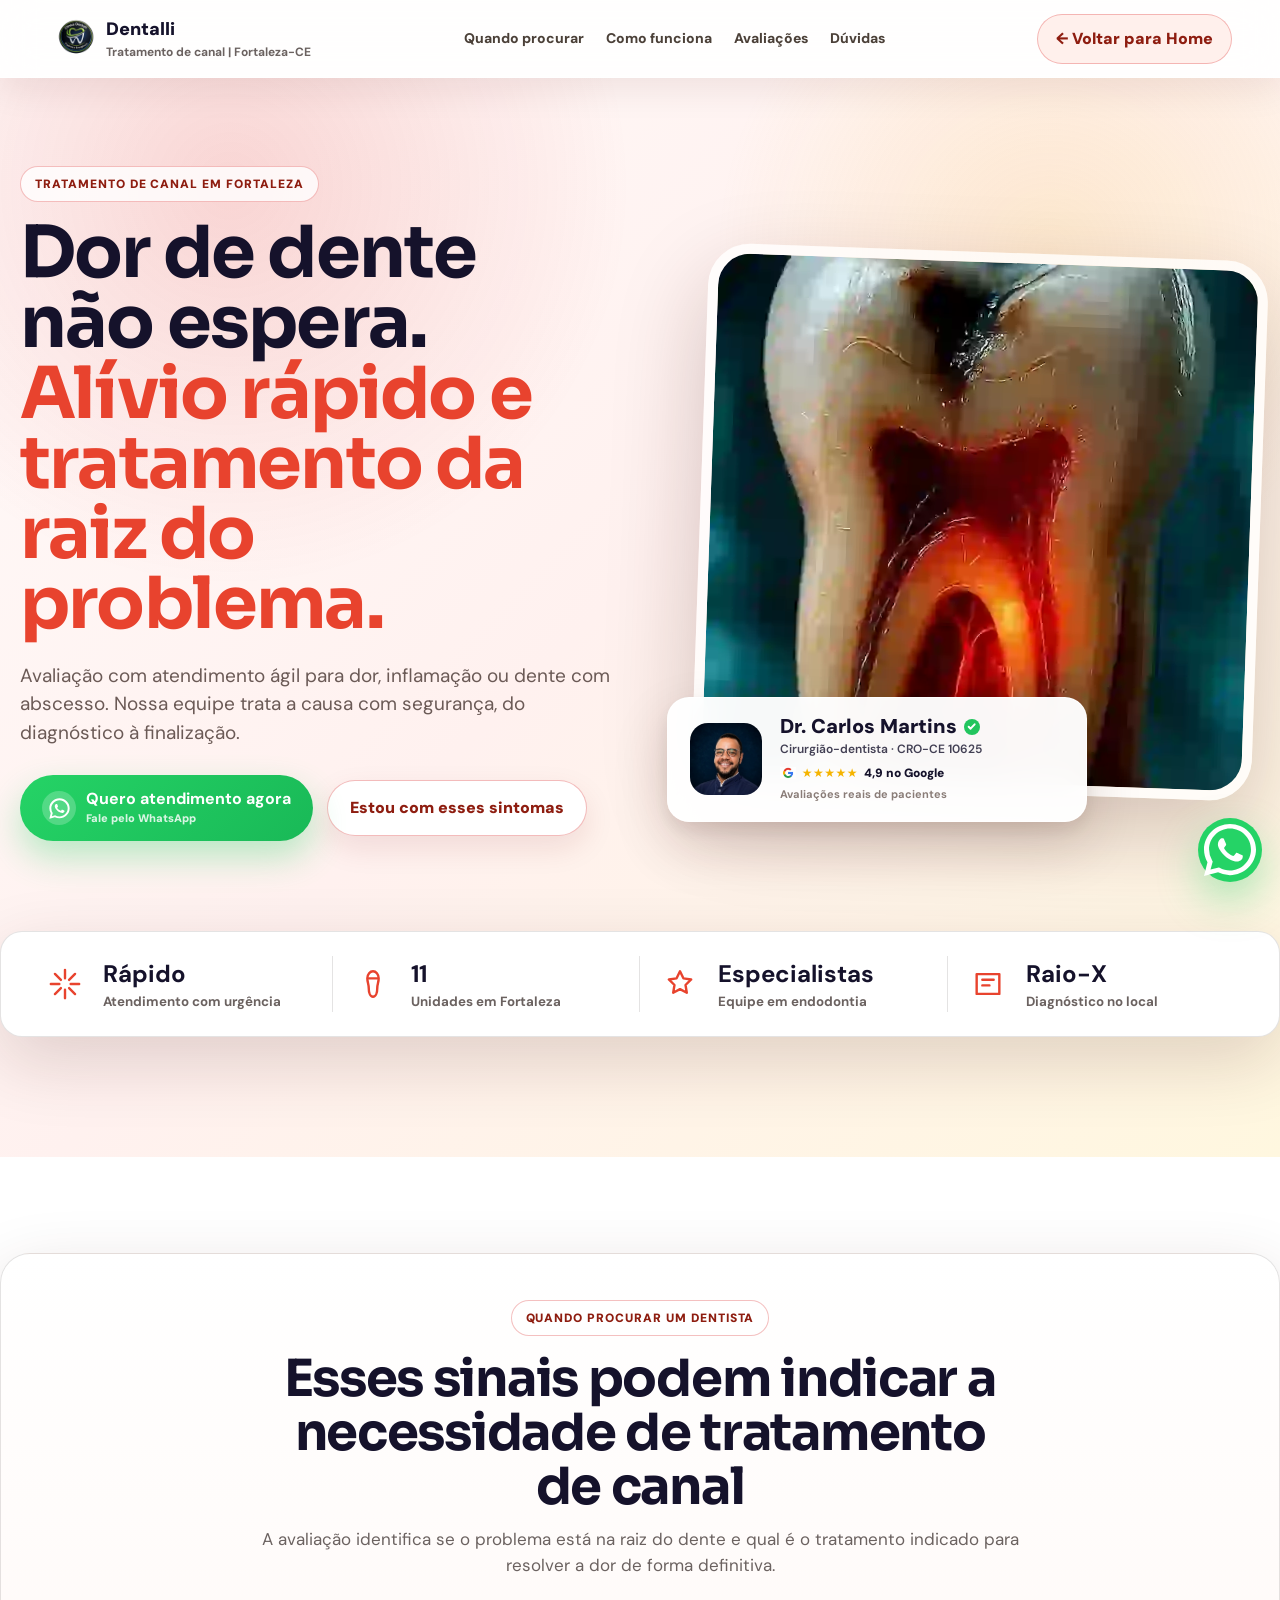
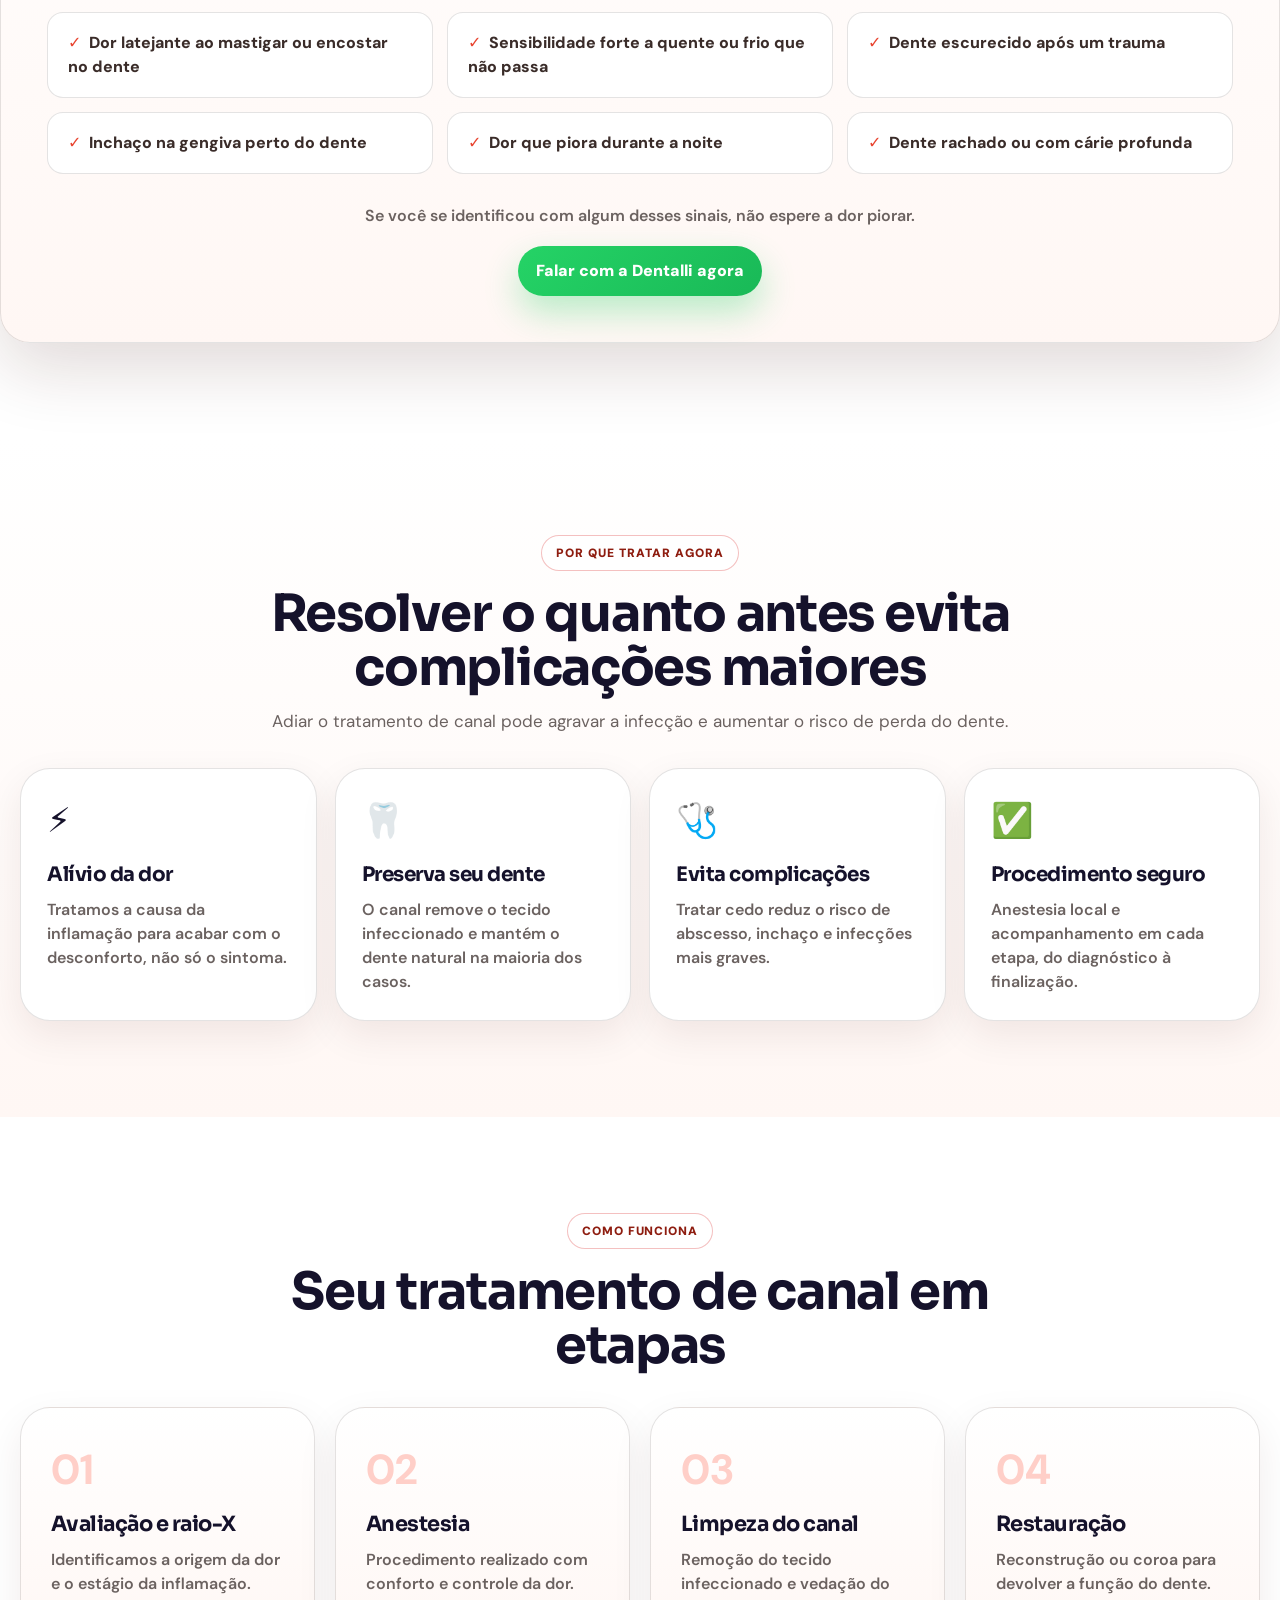
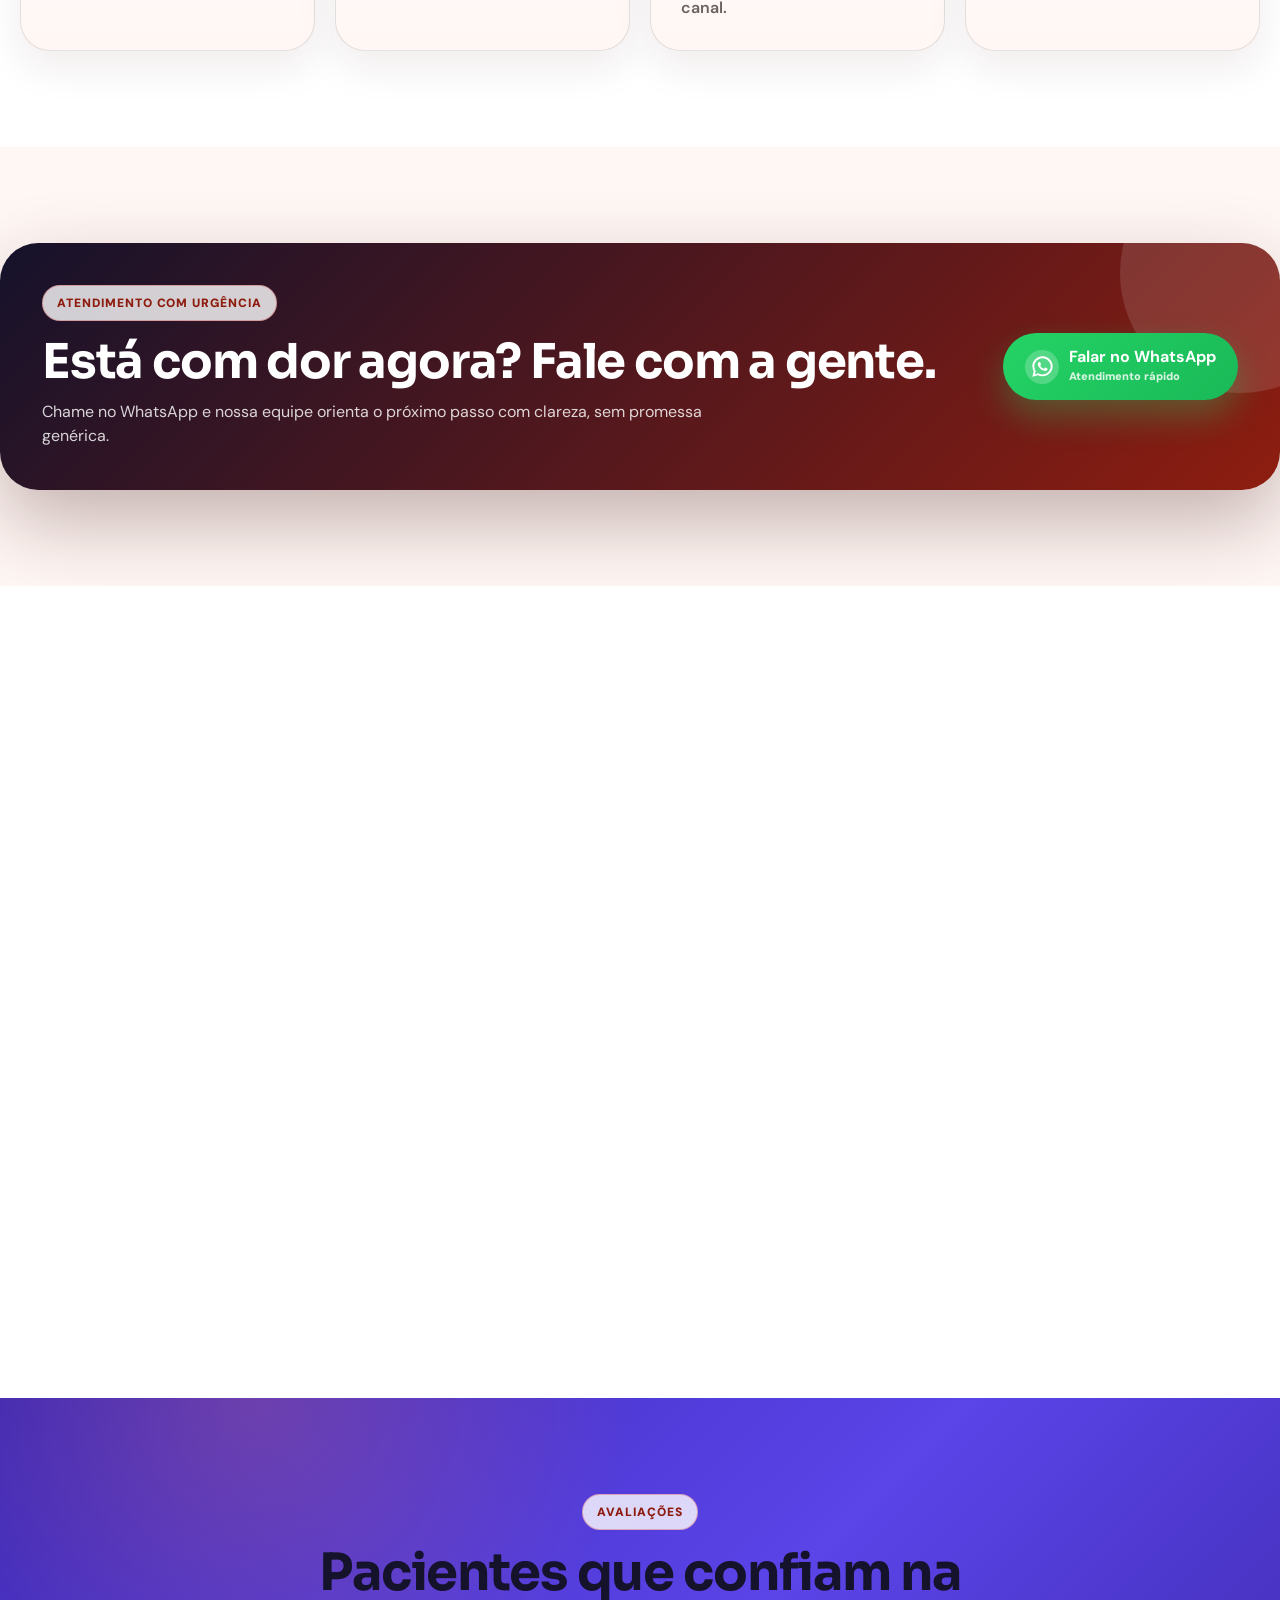
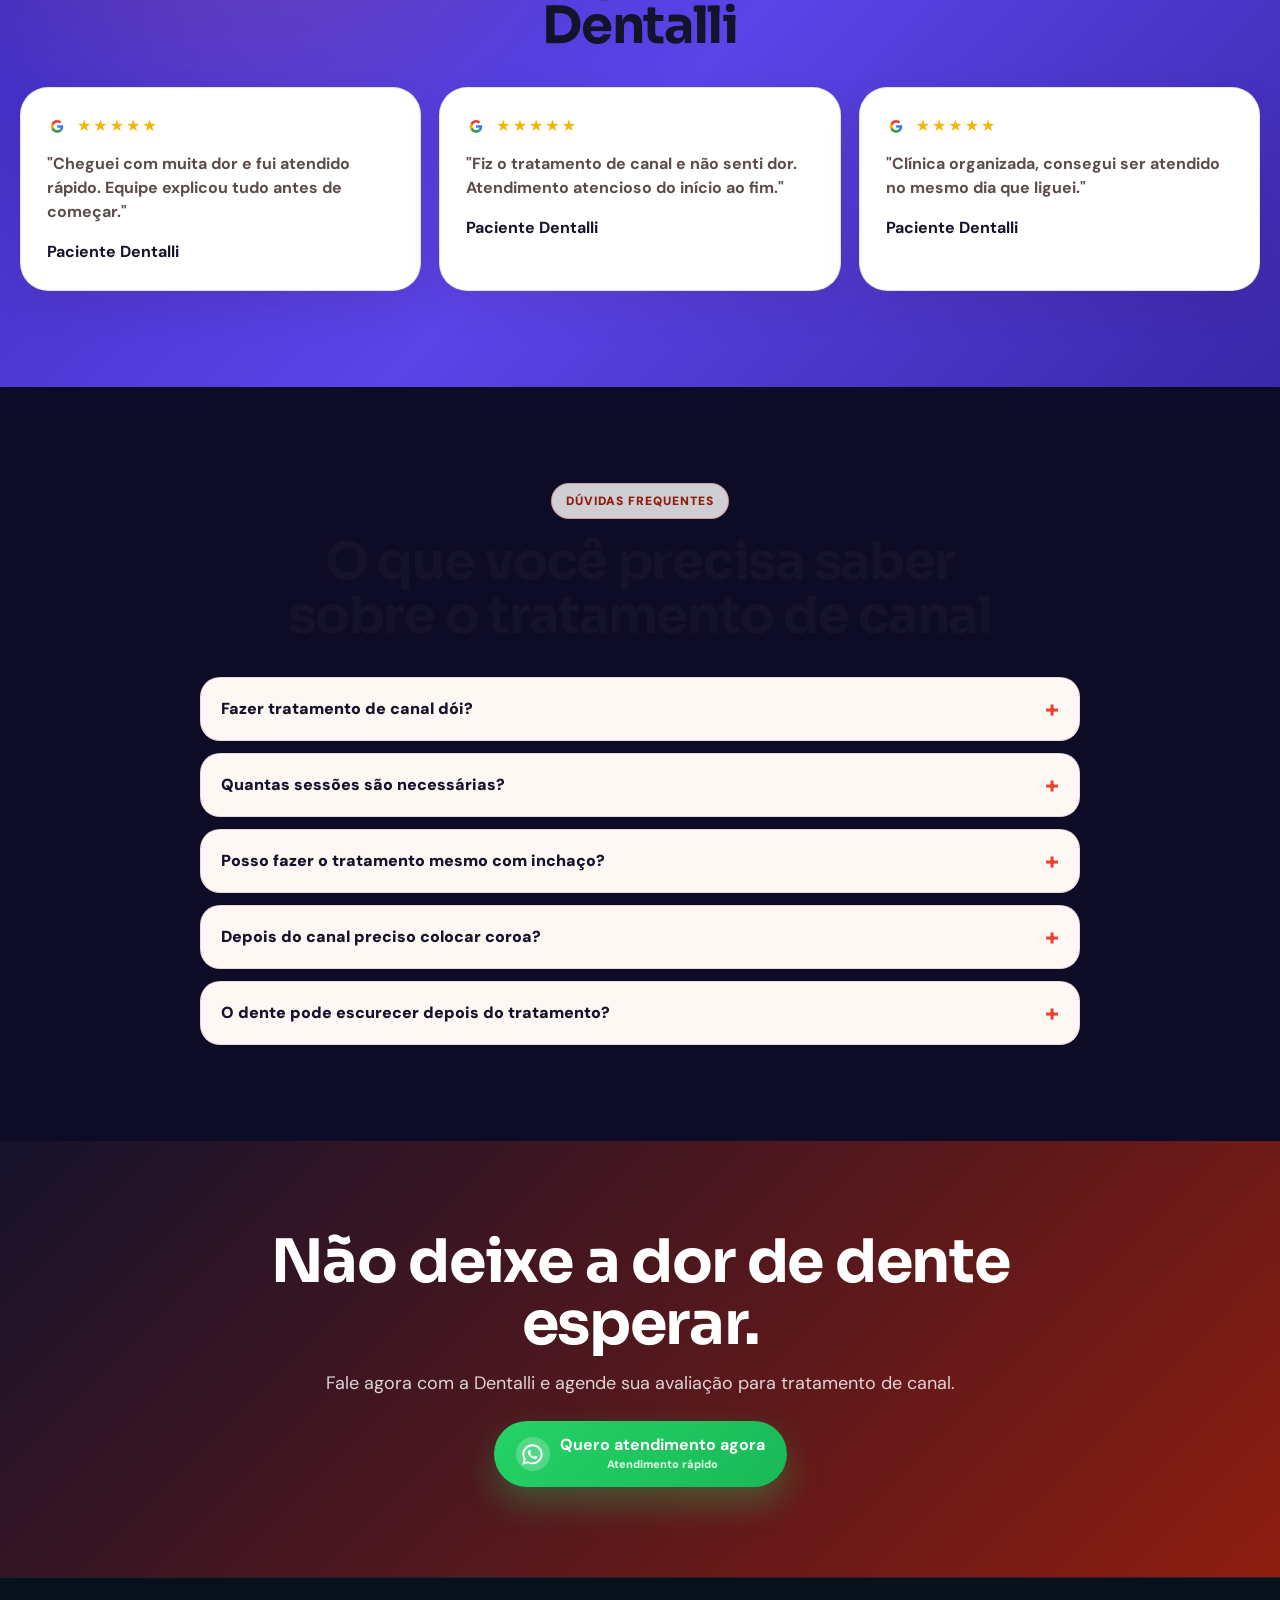
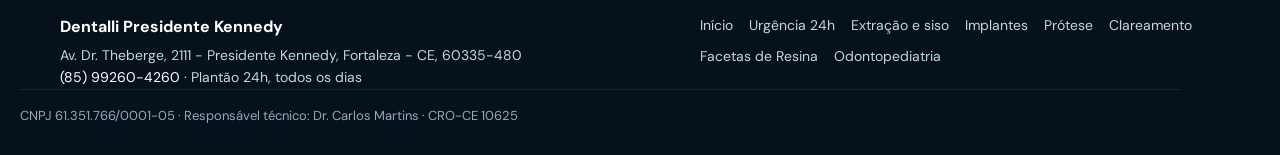
==== commit c5e08ef5: "Identidade visual própria do site (cores, fontes e formas) Co-Authored-By: Claude Opus 5.5 <noreply@" ====
--- a/canal/index.html
+++ b/canal/index.html
@@ -236,6 +236,11 @@
 
   <link rel="stylesheet" href="../css/unidade.css" />
 
+<!-- identidade visual -->
+<link rel="preconnect" href="https://fonts.googleapis.com">
+<link rel="preconnect" href="https://fonts.gstatic.com" crossorigin>
+<link rel="stylesheet" href="https://fonts.googleapis.com/css2?family=Sora:wght@600;700;800&amp;family=DM+Sans:wght@400;500;600;700&amp;display=swap">
+<link rel="stylesheet" href="/css/identidade.css?v=1">
 </head>
 
 <body>
--- a/css/identidade.css
+++ b/css/identidade.css
@@ -0,0 +1,197 @@
+/* Dentista Fortaleza (dentistasfortaleza.com): moderna e vibrante
+   índigo profundo + violeta elétrico, títulos geométricos e formas bem arredondadas */
+:root {
+  --id-head: "Sora", "DM Sans", system-ui, sans-serif;
+  --id-head-weight: 700;
+  --id-head-track: -0.025em;
+  --id-body: "DM Sans", system-ui, -apple-system, "Segoe UI", sans-serif;
+  --id-hand: "Sora", system-ui, sans-serif;
+  --id-radius: 26px;
+  --id-btn-radius: 999px;
+  --id-pill-radius: 999px;
+
+  --id-bg: #0e0b26;
+  --id-bg2: #141036;
+  --id-card: #1a1543;
+  --id-brand: #5b44e8;
+  --id-line: rgba(167, 150, 255, .16);
+  --id-accent: #a796ff;
+  --id-accent-soft: rgba(167, 150, 255, .14);
+  --id-accent-line: rgba(167, 150, 255, .5);
+  --id-topbar: #0a0820;
+  --id-header: rgba(14, 11, 38, .97);
+  --id-hero: radial-gradient(circle at 80% 25%, rgba(139, 112, 255, .32), transparent 38%), radial-gradient(circle at 10% 90%, rgba(255, 122, 89, .14), transparent 30%), linear-gradient(135deg, #0b0822 0%, #1a1350 55%, #241a6b 100%);
+  --id-hero-glow: radial-gradient(circle at 18% 30%, rgba(139, 112, 255, .2), transparent 32%);
+  --id-photo-glow: radial-gradient(circle, rgba(139, 112, 255, .38) 0, rgba(139, 112, 255, .12) 45%, transparent 72%);
+  --id-emergency: linear-gradient(135deg, #1a1547, #0e0b26);
+  --id-footer: #08061a;
+  --id-card-grad: linear-gradient(180deg, #211a55, #130f33);
+  --id-testimonials: radial-gradient(circle at 20% 0, rgba(255, 122, 89, .22), transparent 32%), linear-gradient(135deg, #3b28b8, #5b44e8 52%, #3a27a8);
+  --id-tcard: rgba(14, 11, 38, .32);
+  --id-callbar: linear-gradient(180deg, #6d55ff, #4b33d6);
+  --id-mini-ink: #4b33d6;
+
+  --id-l-primary: #5b44e8;
+  --id-l-soft: #eeebff;
+  --id-l-paper: #f8f7ff;
+  --id-l-ink: #15122b;
+
+  --id-u-red: #e8432e;
+  --id-u-red-dark: #8e1d10;
+  --id-u-soft: #fff0ec;
+  --id-u-soft2: #fff7f4;
+  --id-navbtn-bg: linear-gradient(135deg, #8f7bff, #5b44e8);
+  --id-navbtn-ink: #ffffff;
+  --id-radius-l: 30px;
+  --id-imp-gold: #ffc27a;
+  --id-p-main: #5b44e8;
+  --id-p-dark: #2f1f9c;
+  --id-p-soft: #eeebff;
+  --id-p-soft2: #f8f7ff;
+  --id-ads-navy: #1a1543;
+  --id-ads-navy2: #2a2170;
+  --id-ads-deep: #0e0b26;
+}
+/* ==========================================================
+   IDENTIDADE VISUAL PRÓPRIA DO SITE
+   Camada carregada por último em todas as páginas. Só muda o visual
+   (cores, fontes, formas). Nenhum texto, link ou rastreamento muda.
+   As cores e fontes de cada site ficam nas variáveis --id-* (topo).
+   ========================================================== */
+
+/* ---------- Página inicial (tema escuro) ---------- */
+:root {
+  --accent: var(--id-accent);
+  --dentalli-cyan: var(--id-accent);
+  --dentalli-bg: var(--id-bg);
+  --dentalli-card: var(--id-card);
+  --surface: var(--id-bg2);
+  --surface2: var(--id-card);
+  --card: var(--id-card);
+  --brand: var(--id-brand);
+  --heroBlue: var(--id-brand);
+  --radius: var(--id-radius);
+}
+
+body { font-family: var(--id-body); }
+h1, h2, h3, .slide__title, .sectionHead h2, .testimonials__title, .h2, .hero h1 {
+  font-family: var(--id-head) !important;
+  letter-spacing: var(--id-head-track);
+  font-weight: var(--id-head-weight);
+}
+
+body.home-id, body:has(.heroSplitDesktop), body:has(.hero__slider) { background: var(--id-bg); }
+.topbar { background: var(--id-topbar) !important; }
+body:has(.topbar) .header { background: var(--id-header) !important; }
+.nav__submenu, .mobileNav { background: var(--id-bg2) !important; }
+.nav__btn { border-color: var(--id-accent-line) !important; }
+.nav__btn:hover { border-color: var(--id-accent) !important; }
+.topbar__btn.call { background: var(--id-accent-soft) !important; border-color: var(--id-accent-line) !important; }
+
+.hero:has(.hero__slider),
+.hero.heroSplitDesktop { background: var(--id-hero) !important; }
+.slide::after { background: var(--id-hero-glow) !important; }
+.heroDoctorBox::before { background: var(--id-photo-glow) !important; }
+.slide__title span { color: var(--id-accent) !important; }
+
+.trustStrip, .section--continuo, .faq, .mapWrap, .faqSection { background: var(--id-bg) !important; }
+.trustItem { background: var(--id-card) !important; border-color: var(--id-line) !important; border-radius: var(--id-radius); }
+.trustItem strong, .faqItem summary::after, .blogCard h3, .blogMore { color: var(--id-accent) !important; }
+.emergency { background: var(--id-emergency) !important; }
+.faqItem, .card, .contactBox { background: var(--id-card) !important; border-color: var(--id-line) !important; }
+.footer { background: var(--id-footer) !important; }
+
+.actCard { background: var(--id-card-grad) !important; border-color: var(--id-line) !important; border-radius: var(--id-radius) !important; }
+.actCard:hover, .blogCard:hover, .card:hover, .fCard:hover { border-color: var(--id-accent-line) !important; }
+.actBtn { background: var(--id-accent-soft) !important; border-color: var(--id-accent-line) !important; color: var(--id-accent) !important; }
+.actCard:hover .actBtn { background: #25d366 !important; border-color: #25d366 !important; color: #06210f !important; }
+
+.testimonials { background: var(--id-testimonials) !important; }
+.tCard { background: var(--id-tcard) !important; }
+.callBar { background: var(--id-callbar) !important; }
+.fCard { border-radius: var(--id-radius) !important; }
+.doctorMiniCard strong, .doctorMiniCard span { color: var(--id-mini-ink) !important; }
+.doctorMiniCard { border-radius: var(--id-radius) !important; }
+
+/* ---------- Páginas claras (facetas, extração, clareamento, pediatria) ---------- */
+:root {
+  --primary: var(--id-l-primary);
+  --soft-blue: var(--id-l-soft);
+  --paper: var(--id-l-paper);
+  --ink: var(--id-l-ink);
+  --font: var(--id-body);
+  --hand: var(--id-hand);
+}
+.hl { color: var(--id-l-primary) !important; }
+.hl__line path { stroke: var(--id-l-primary) !important; }
+.docCard, .smileCard, .photo { border-color: var(--id-l-soft) !important; }
+.pill { border-radius: var(--id-pill-radius); }
+.btn { border-radius: var(--id-btn-radius); }
+
+/* ---------- Urgência e canal (tema vermelho) ---------- */
+.heroServices .svcIcon, .urgChip__ic { color: var(--id-u-red) !important; }
+body:has(.urgSituations), body:has(.showcase) {
+  --red: var(--id-u-red);
+  --redDark: var(--id-u-red-dark);
+  --redSoft: var(--id-u-soft);
+  --redSoft2: var(--id-u-soft2);
+}
+
+/* ---------- Ajustes finos ---------- */
+body:has(.topbar) .nav__btn { color: var(--id-navbtn-ink, var(--id-accent)) !important; background-image: var(--id-navbtn-bg) !important; }
+.hero.heroSplitDesktop::after { background: linear-gradient(180deg, transparent, var(--id-bg)) !important; }
+/* ---------- Implantes (página escura própria) ---------- */
+:root:has(link[href*="implantes.css"]) {
+  --bg: var(--id-bg);
+  --bg2: var(--id-bg2);
+  --cyan: var(--id-accent);
+  --gold: var(--id-imp-gold);
+}
+:root:has(link[href*="implantes.css"]) body { background: var(--id-bg); }
+
+/* ---------- Prótese (tema dourado claro) ---------- */
+:root:has(link[href*="protese.css"]) {
+  --gold: var(--id-p-main);
+  --goldDark: var(--id-p-dark);
+  --goldSoft: var(--id-p-soft);
+  --goldSoft2: var(--id-p-soft2);
+  --teal: var(--id-l-primary);
+  --ink: var(--id-l-ink);
+  --radius: var(--id-radius-l);
+}
+
+/* ---------- Canal (tema vermelho claro) ---------- */
+:root:has(link[href*="canal.css"]) {
+  --red: var(--id-u-red);
+  --redDark: var(--id-u-red-dark);
+  --redSoft: var(--id-u-soft);
+  --redSoft2: var(--id-u-soft2);
+  --radius: var(--id-radius-l);
+}
+
+/* ---------- Implantes Google Ads ---------- */
+:root:has(link[href*="implantes-ads.css"]) {
+  --navy: var(--id-ads-navy);
+  --navy2: var(--id-ads-navy2);
+  --navyDeep: var(--id-ads-deep);
+  --blue: var(--id-l-primary);
+  --serif: var(--id-head);
+}
+
+/* Prótese e canal: tons fixos que seguem a cor de cada site */
+:root:has(link[href*="protese.css"]) .hero h1,
+:root:has(link[href*="protese.css"]) .doctorName strong,
+:root:has(link[href*="protese.css"]) .doctorRating b,
+:root:has(link[href*="protese.css"]) .review b,
+:root:has(link[href*="canal.css"]) .hero h1,
+:root:has(link[href*="canal.css"]) .doctorName strong,
+:root:has(link[href*="canal.css"]) .doctorRating b,
+:root:has(link[href*="canal.css"]) .review b { color: var(--id-l-ink) !important; }
+:root:has(link[href*="protese.css"]) .hero {
+  background: radial-gradient(circle at 82% 16%, var(--id-l-soft), transparent 26%),
+              linear-gradient(135deg, var(--id-p-soft2) 0%, var(--id-p-soft) 55%, var(--id-l-paper) 100%) !important;
+}
+:root:has(link[href*="protese.css"]) .offerBox { background: linear-gradient(135deg, var(--id-l-ink), var(--goldDark)) !important; }
+:root:has(link[href*="protese.css"]) .finalCta { background: linear-gradient(135deg, var(--id-l-ink), var(--goldDark)) !important; }
+:root:has(link[href*="canal.css"]) .offerBox { background: linear-gradient(135deg, var(--id-l-ink), var(--redDark)) !important; }
+:root:has(link[href*="canal.css"]) .finalCta { background: linear-gradient(135deg, var(--id-l-ink), var(--redDark)) !important; }
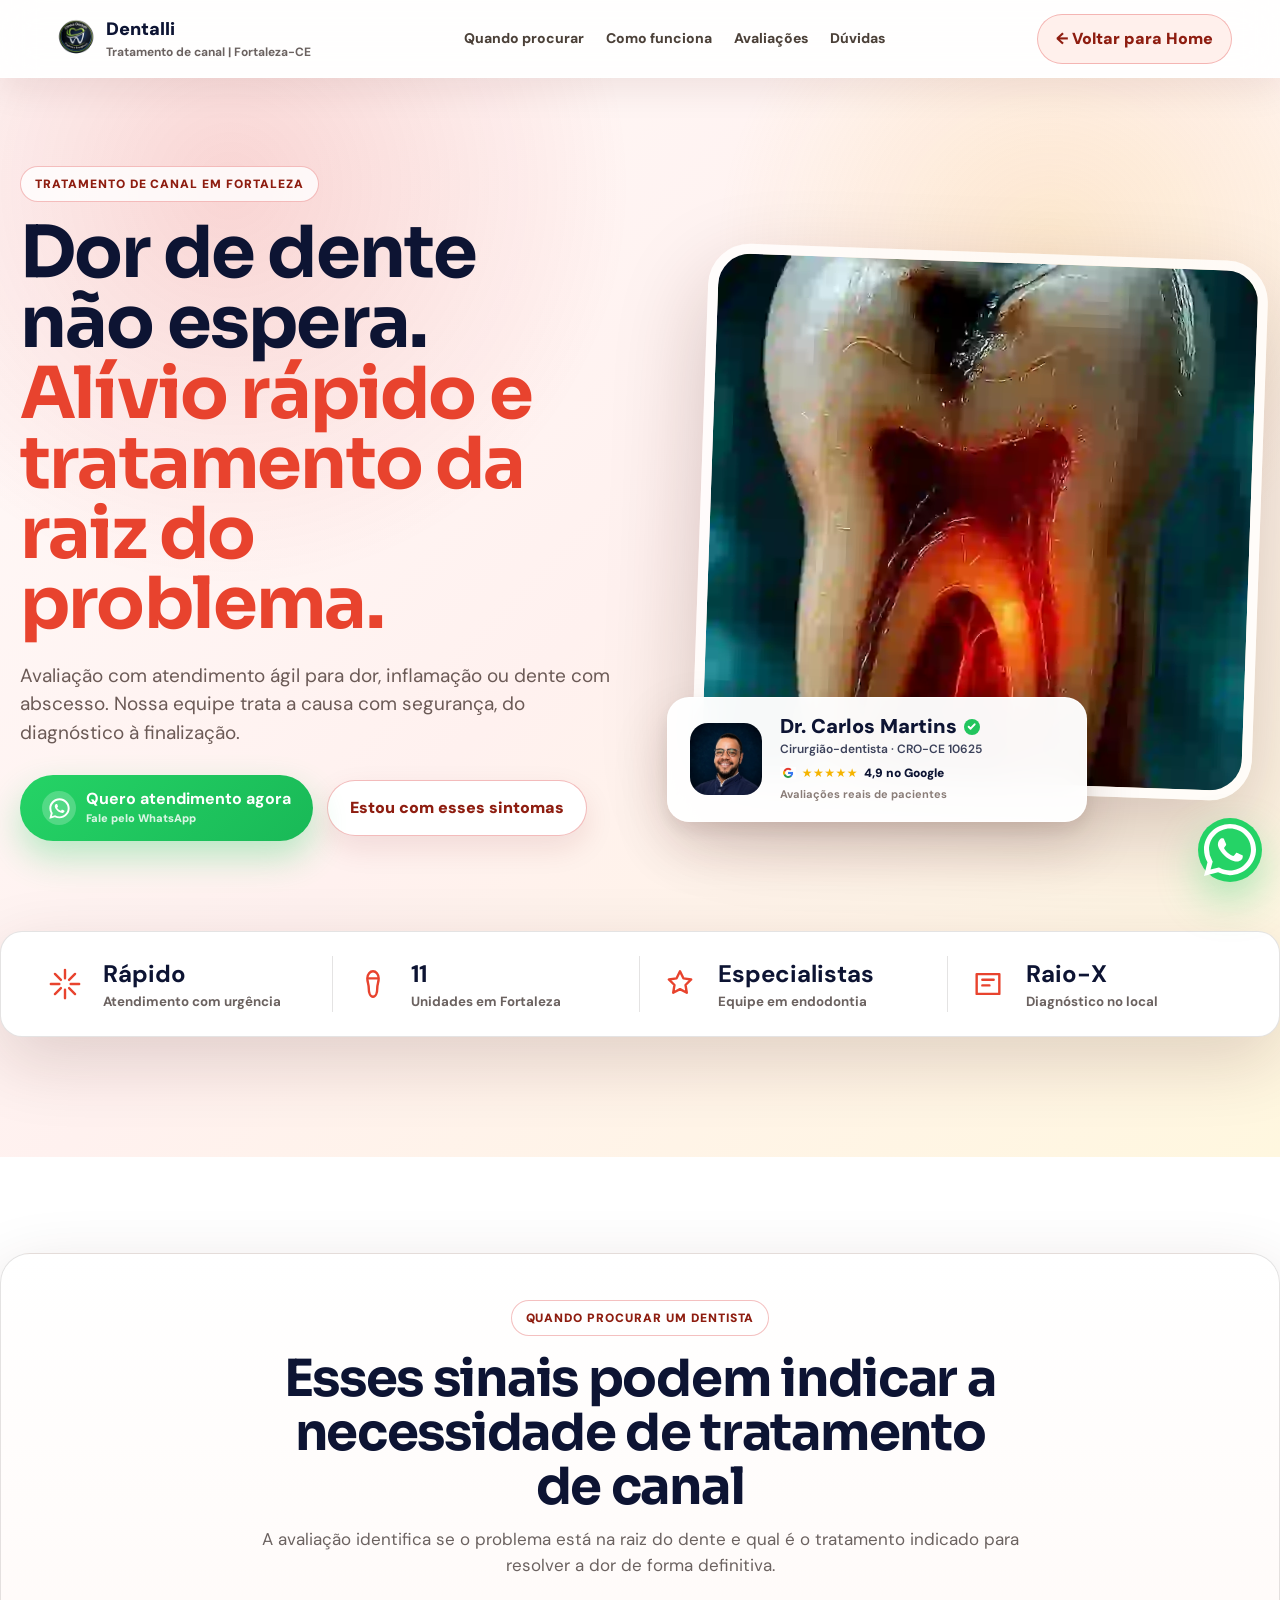
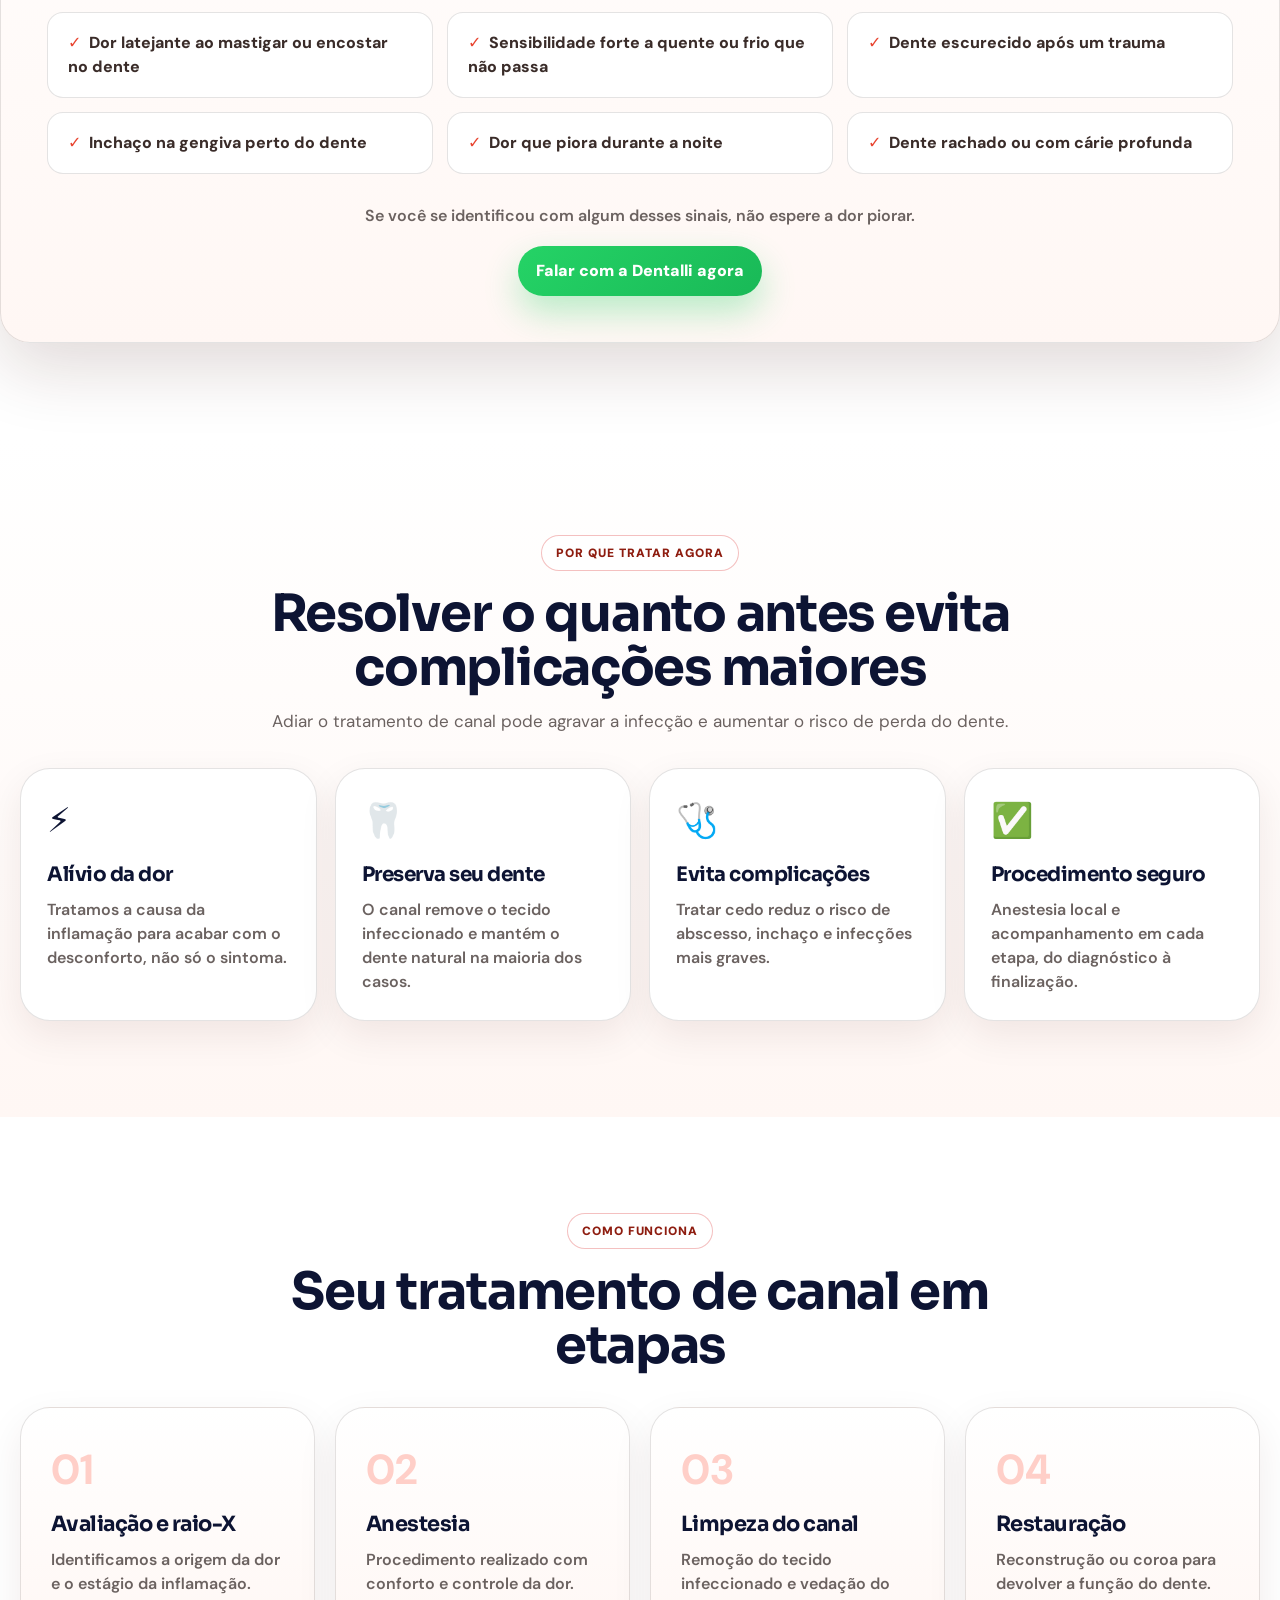
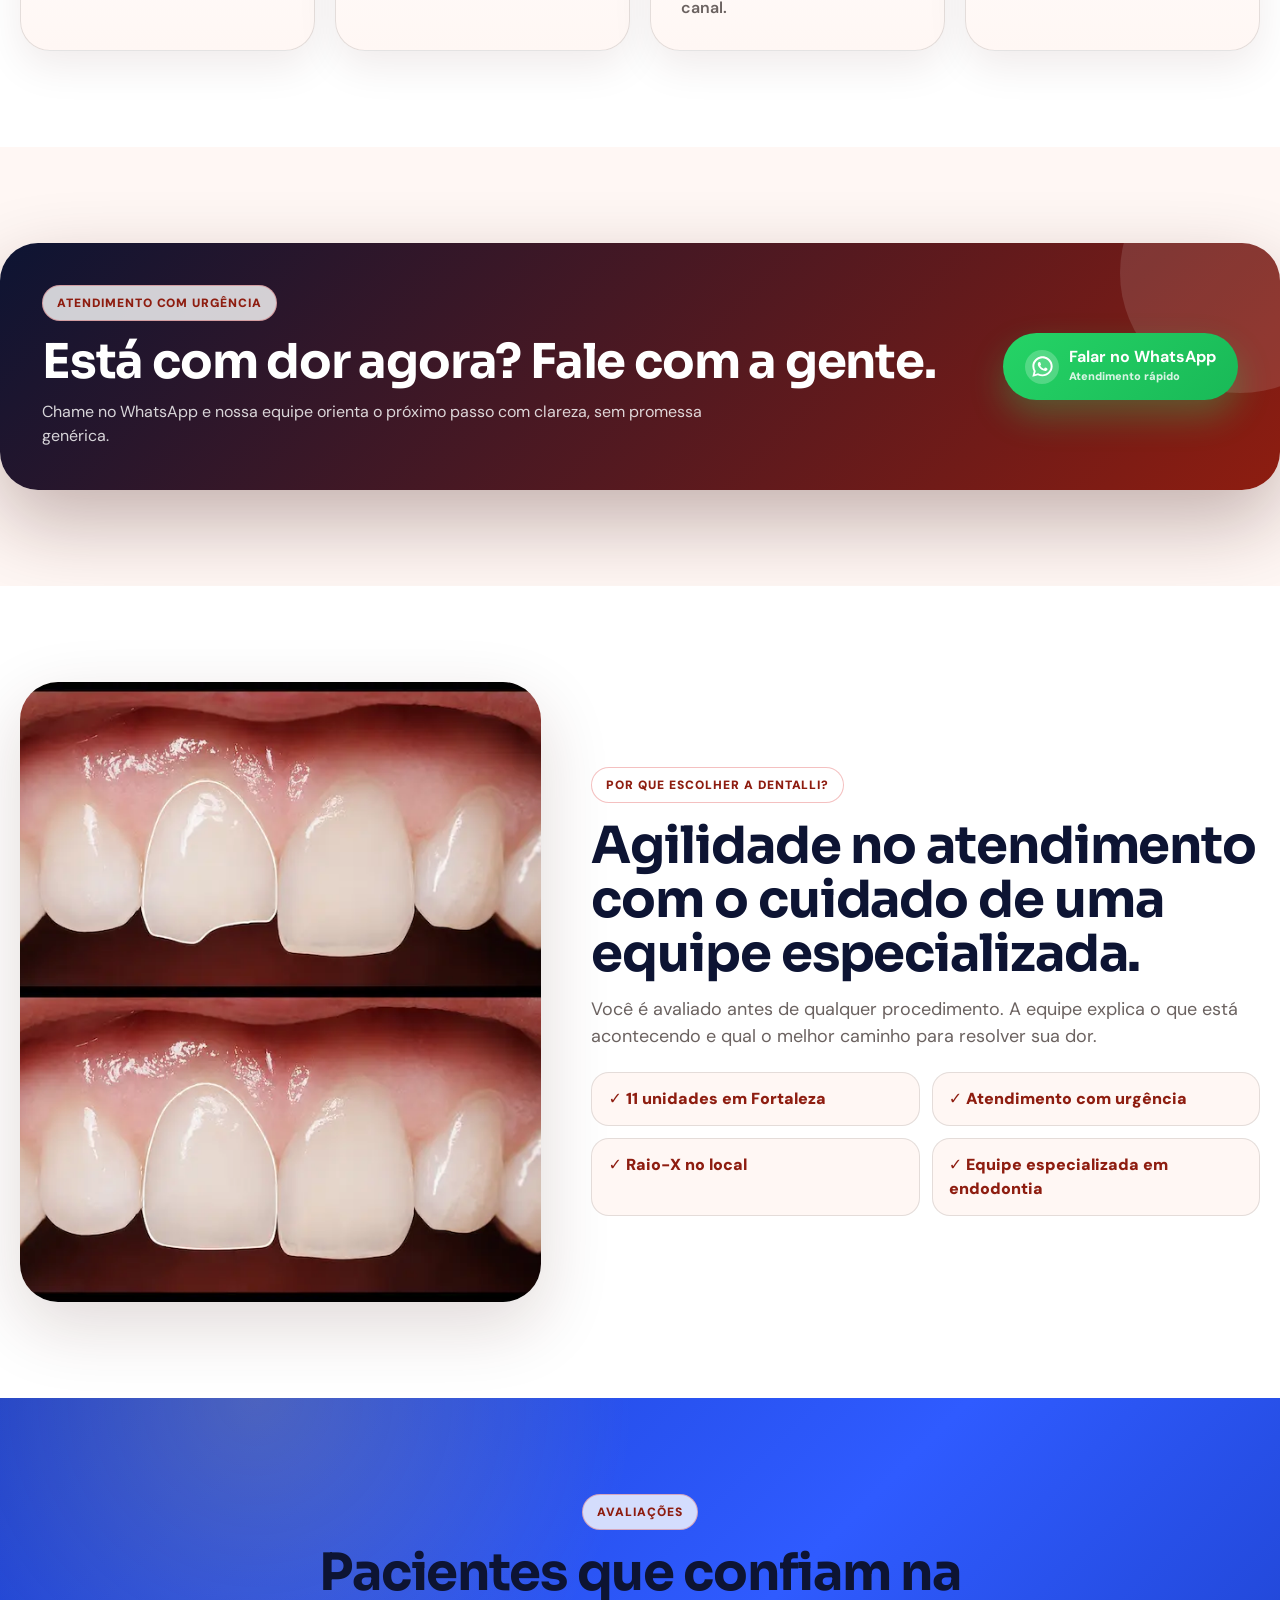
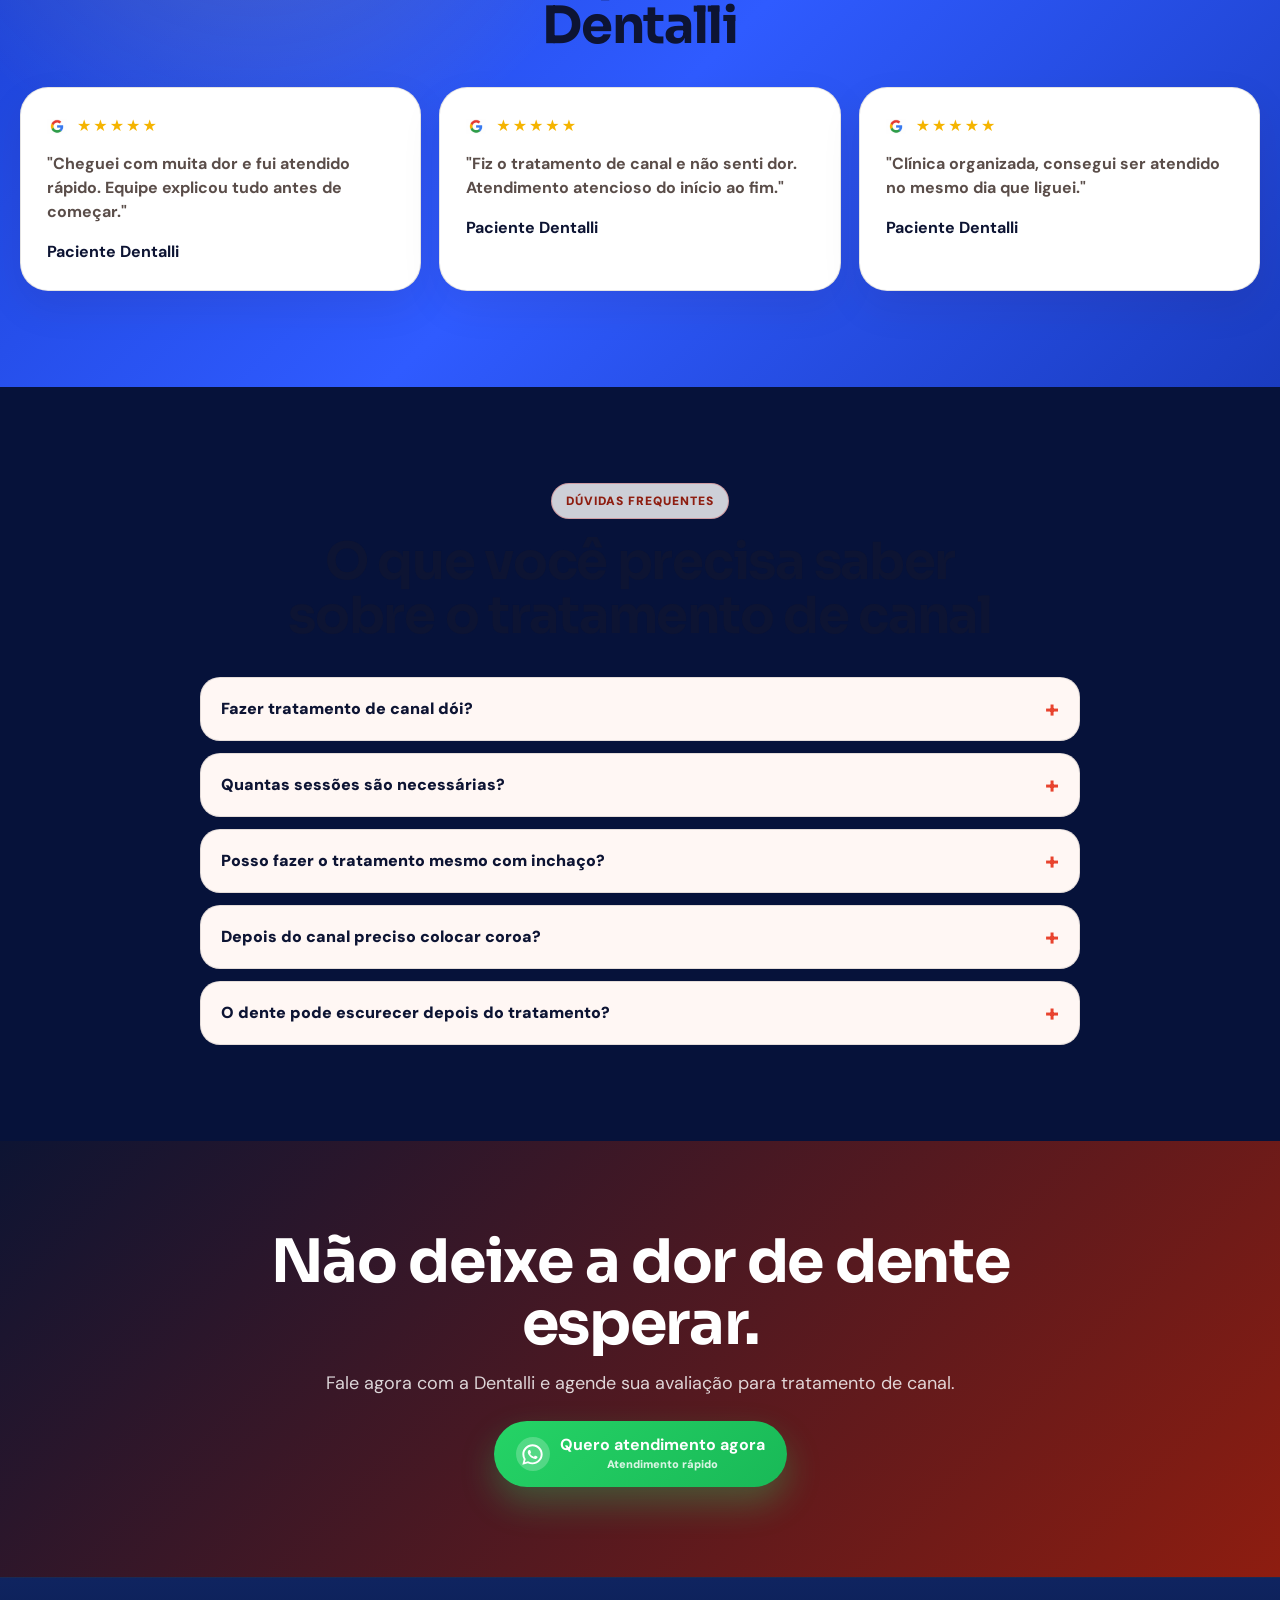
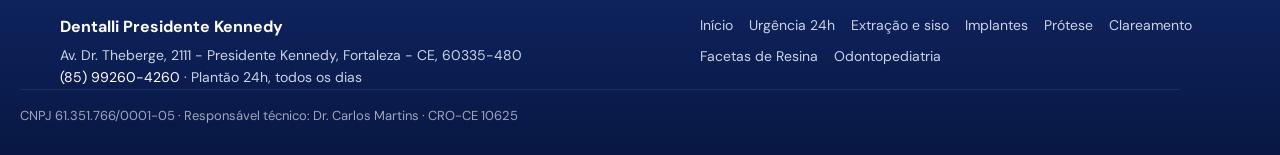
==== commit 2dbbd57f: "Rodapé legível nas páginas claras e nova cor azul royal + amarelo Co-Authored-By: Claude Opus 5.5 <n" ====
--- a/canal/index.html
+++ b/canal/index.html
@@ -240,7 +240,7 @@
 <link rel="preconnect" href="https://fonts.googleapis.com">
 <link rel="preconnect" href="https://fonts.gstatic.com" crossorigin>
 <link rel="stylesheet" href="https://fonts.googleapis.com/css2?family=Sora:wght@600;700;800&amp;family=DM+Sans:wght@400;500;600;700&amp;display=swap">
-<link rel="stylesheet" href="/css/identidade.css?v=1">
+<link rel="stylesheet" href="/css/identidade.css?v=2">
 </head>
 
 <body>
--- a/css/identidade.css
+++ b/css/identidade.css
@@ -1,5 +1,5 @@
 /* Dentista Fortaleza (dentistasfortaleza.com): moderna e vibrante
-   índigo profundo + violeta elétrico, títulos geométricos e formas bem arredondadas */
+   azul royal profundo + amarelo-sol, títulos geométricos e formas bem arredondadas */
 :root {
   --id-head: "Sora", "DM Sans", system-ui, sans-serif;
   --id-head-weight: 700;
@@ -10,47 +10,47 @@
   --id-btn-radius: 999px;
   --id-pill-radius: 999px;
 
-  --id-bg: #0e0b26;
-  --id-bg2: #141036;
-  --id-card: #1a1543;
-  --id-brand: #5b44e8;
-  --id-line: rgba(167, 150, 255, .16);
-  --id-accent: #a796ff;
-  --id-accent-soft: rgba(167, 150, 255, .14);
-  --id-accent-line: rgba(167, 150, 255, .5);
-  --id-topbar: #0a0820;
-  --id-header: rgba(14, 11, 38, .97);
-  --id-hero: radial-gradient(circle at 80% 25%, rgba(139, 112, 255, .32), transparent 38%), radial-gradient(circle at 10% 90%, rgba(255, 122, 89, .14), transparent 30%), linear-gradient(135deg, #0b0822 0%, #1a1350 55%, #241a6b 100%);
-  --id-hero-glow: radial-gradient(circle at 18% 30%, rgba(139, 112, 255, .2), transparent 32%);
-  --id-photo-glow: radial-gradient(circle, rgba(139, 112, 255, .38) 0, rgba(139, 112, 255, .12) 45%, transparent 72%);
-  --id-emergency: linear-gradient(135deg, #1a1547, #0e0b26);
-  --id-footer: #08061a;
-  --id-card-grad: linear-gradient(180deg, #211a55, #130f33);
-  --id-testimonials: radial-gradient(circle at 20% 0, rgba(255, 122, 89, .22), transparent 32%), linear-gradient(135deg, #3b28b8, #5b44e8 52%, #3a27a8);
-  --id-tcard: rgba(14, 11, 38, .32);
-  --id-callbar: linear-gradient(180deg, #6d55ff, #4b33d6);
-  --id-mini-ink: #4b33d6;
-
-  --id-l-primary: #5b44e8;
-  --id-l-soft: #eeebff;
-  --id-l-paper: #f8f7ff;
-  --id-l-ink: #15122b;
+  --id-bg: #06123a;
+  --id-bg2: #0a1a4c;
+  --id-card: #0f2460;
+  --id-brand: #2f5bff;
+  --id-line: rgba(255, 212, 71, .16);
+  --id-accent: #ffd447;
+  --id-accent-soft: rgba(255, 212, 71, .13);
+  --id-accent-line: rgba(255, 212, 71, .5);
+  --id-topbar: #040c2a;
+  --id-header: rgba(6, 18, 58, .97);
+  --id-hero: radial-gradient(circle at 80% 25%, rgba(47, 91, 255, .42), transparent 40%), radial-gradient(circle at 10% 90%, rgba(255, 212, 71, .12), transparent 30%), linear-gradient(135deg, #040c2a 0%, #0b1f63 55%, #1436a0 100%);
+  --id-hero-glow: radial-gradient(circle at 18% 30%, rgba(47, 91, 255, .22), transparent 32%);
+  --id-photo-glow: radial-gradient(circle, rgba(255, 212, 71, .30) 0, rgba(47, 91, 255, .14) 45%, transparent 72%);
+  --id-emergency: linear-gradient(135deg, #0f2460, #06123a);
+  --id-footer: linear-gradient(180deg, #0f2460 0%, #081843 100%);
+  --id-card-grad: linear-gradient(180deg, #132b70, #0a1a4c);
+  --id-testimonials: radial-gradient(circle at 20% 0, rgba(255, 212, 71, .20), transparent 32%), linear-gradient(135deg, #1a3fd0, #2f5bff 52%, #1a3cc0);
+  --id-tcard: rgba(4, 12, 42, .30);
+  --id-callbar: linear-gradient(180deg, #2f5bff, #1a3cc0);
+  --id-mini-ink: #1a3cc0;
+
+  --id-l-primary: #1f47d6;
+  --id-l-soft: #e8eeff;
+  --id-l-paper: #f7f9ff;
+  --id-l-ink: #0d1433;
 
   --id-u-red: #e8432e;
   --id-u-red-dark: #8e1d10;
   --id-u-soft: #fff0ec;
   --id-u-soft2: #fff7f4;
-  --id-navbtn-bg: linear-gradient(135deg, #8f7bff, #5b44e8);
-  --id-navbtn-ink: #ffffff;
+  --id-navbtn-bg: linear-gradient(135deg, #ffe07a, #ffc61a);
+  --id-navbtn-ink: #1a1400;
   --id-radius-l: 30px;
-  --id-imp-gold: #ffc27a;
-  --id-p-main: #5b44e8;
-  --id-p-dark: #2f1f9c;
-  --id-p-soft: #eeebff;
-  --id-p-soft2: #f8f7ff;
-  --id-ads-navy: #1a1543;
-  --id-ads-navy2: #2a2170;
-  --id-ads-deep: #0e0b26;
+  --id-imp-gold: #ffd447;
+  --id-p-main: #1f47d6;
+  --id-p-dark: #0f2a8a;
+  --id-p-soft: #e8eeff;
+  --id-p-soft2: #f7f9ff;
+  --id-ads-navy: #0f2460;
+  --id-ads-navy2: #1a3cc0;
+  --id-ads-deep: #06123a;
 }
 /* ==========================================================
    IDENTIDADE VISUAL PRÓPRIA DO SITE
@@ -99,7 +99,10 @@
 .trustItem strong, .faqItem summary::after, .blogCard h3, .blogMore { color: var(--id-accent) !important; }
 .emergency { background: var(--id-emergency) !important; }
 .faqItem, .card, .contactBox { background: var(--id-card) !important; border-color: var(--id-line) !important; }
-.footer { background: var(--id-footer) !important; }
+body:has(.topbar) .footer { background: var(--id-footer) !important; border-top: 1px solid var(--id-line); }
+body:has(.topbar) .footer, body:has(.topbar) .footer p, body:has(.topbar) .footer a, body:has(.topbar) .footer span { color: rgba(255, 255, 255, .88) !important; opacity: 1 !important; }
+body:has(.topbar) .footer a:hover { color: var(--id-accent) !important; }
+.unitFooter { background: var(--id-footer) !important; }
 
 .actCard { background: var(--id-card-grad) !important; border-color: var(--id-line) !important; border-radius: var(--id-radius) !important; }
 .actCard:hover, .blogCard:hover, .card:hover, .fCard:hover { border-color: var(--id-accent-line) !important; }
